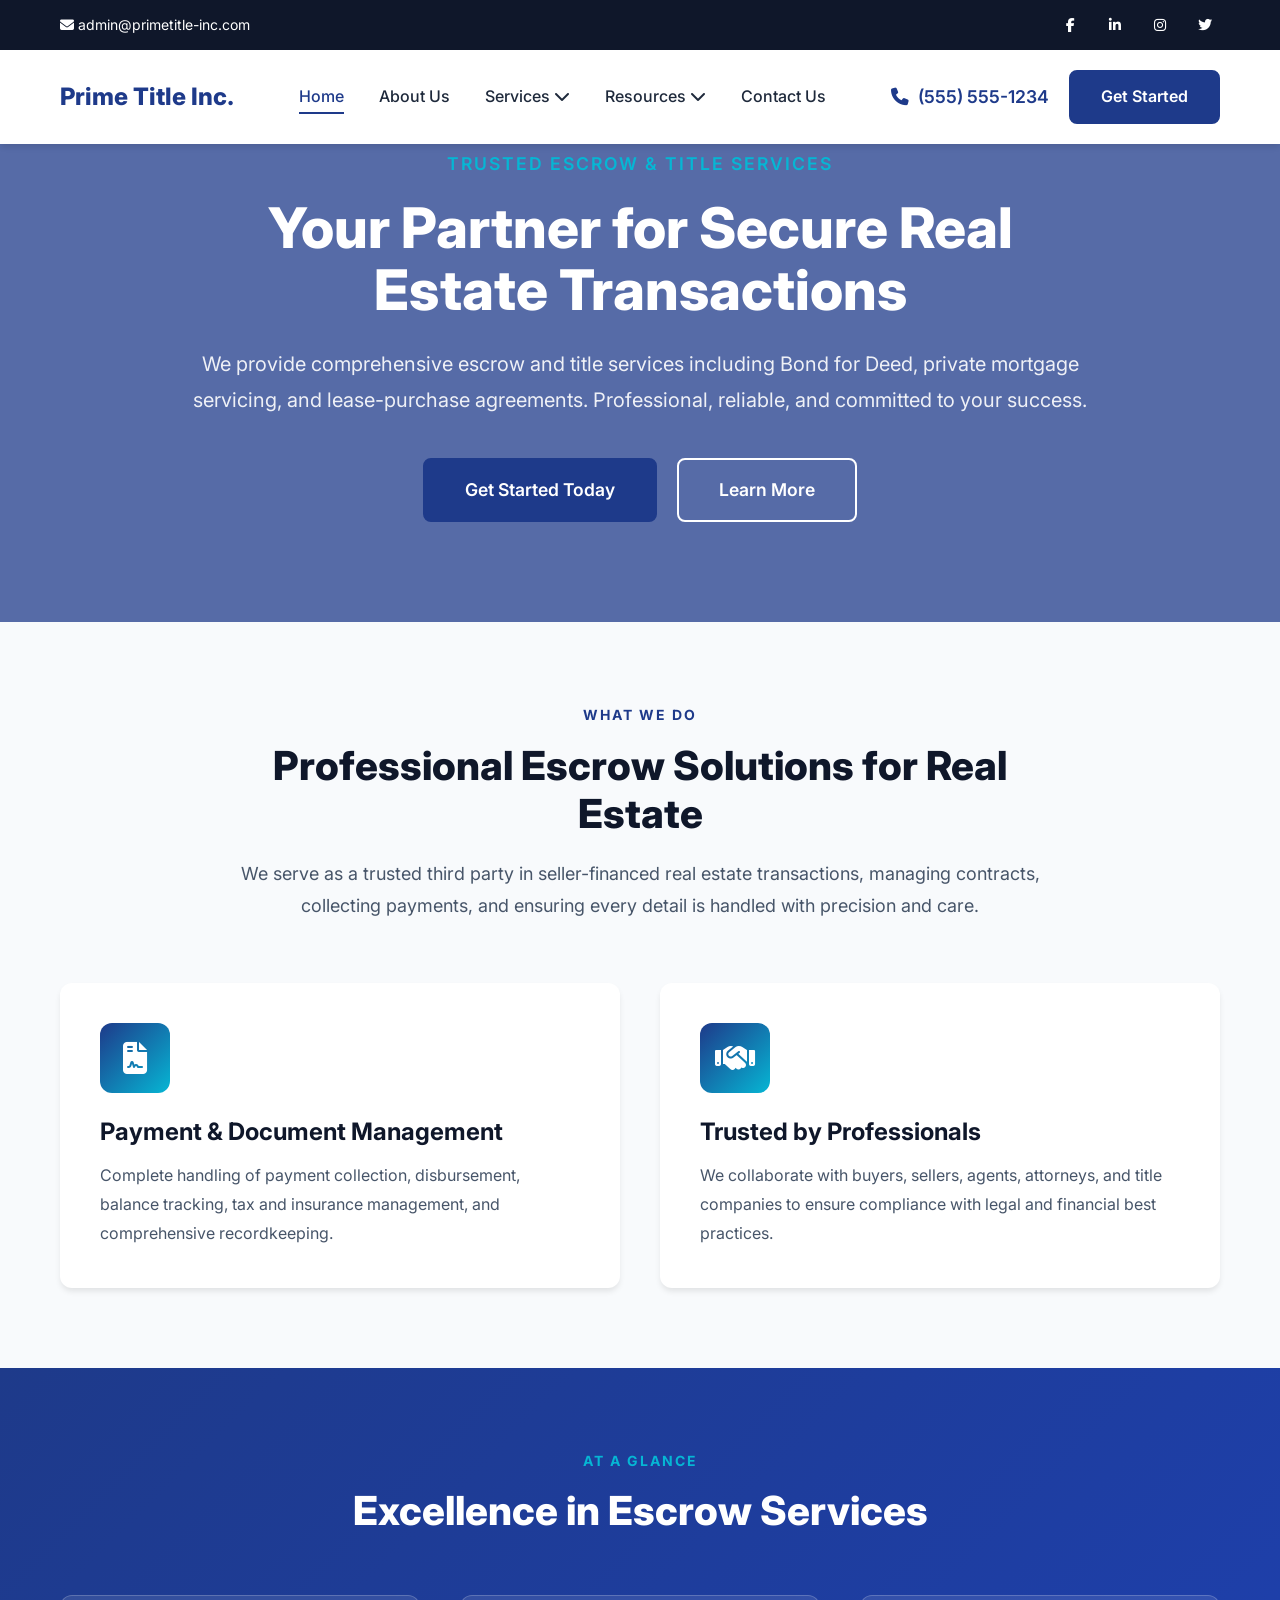
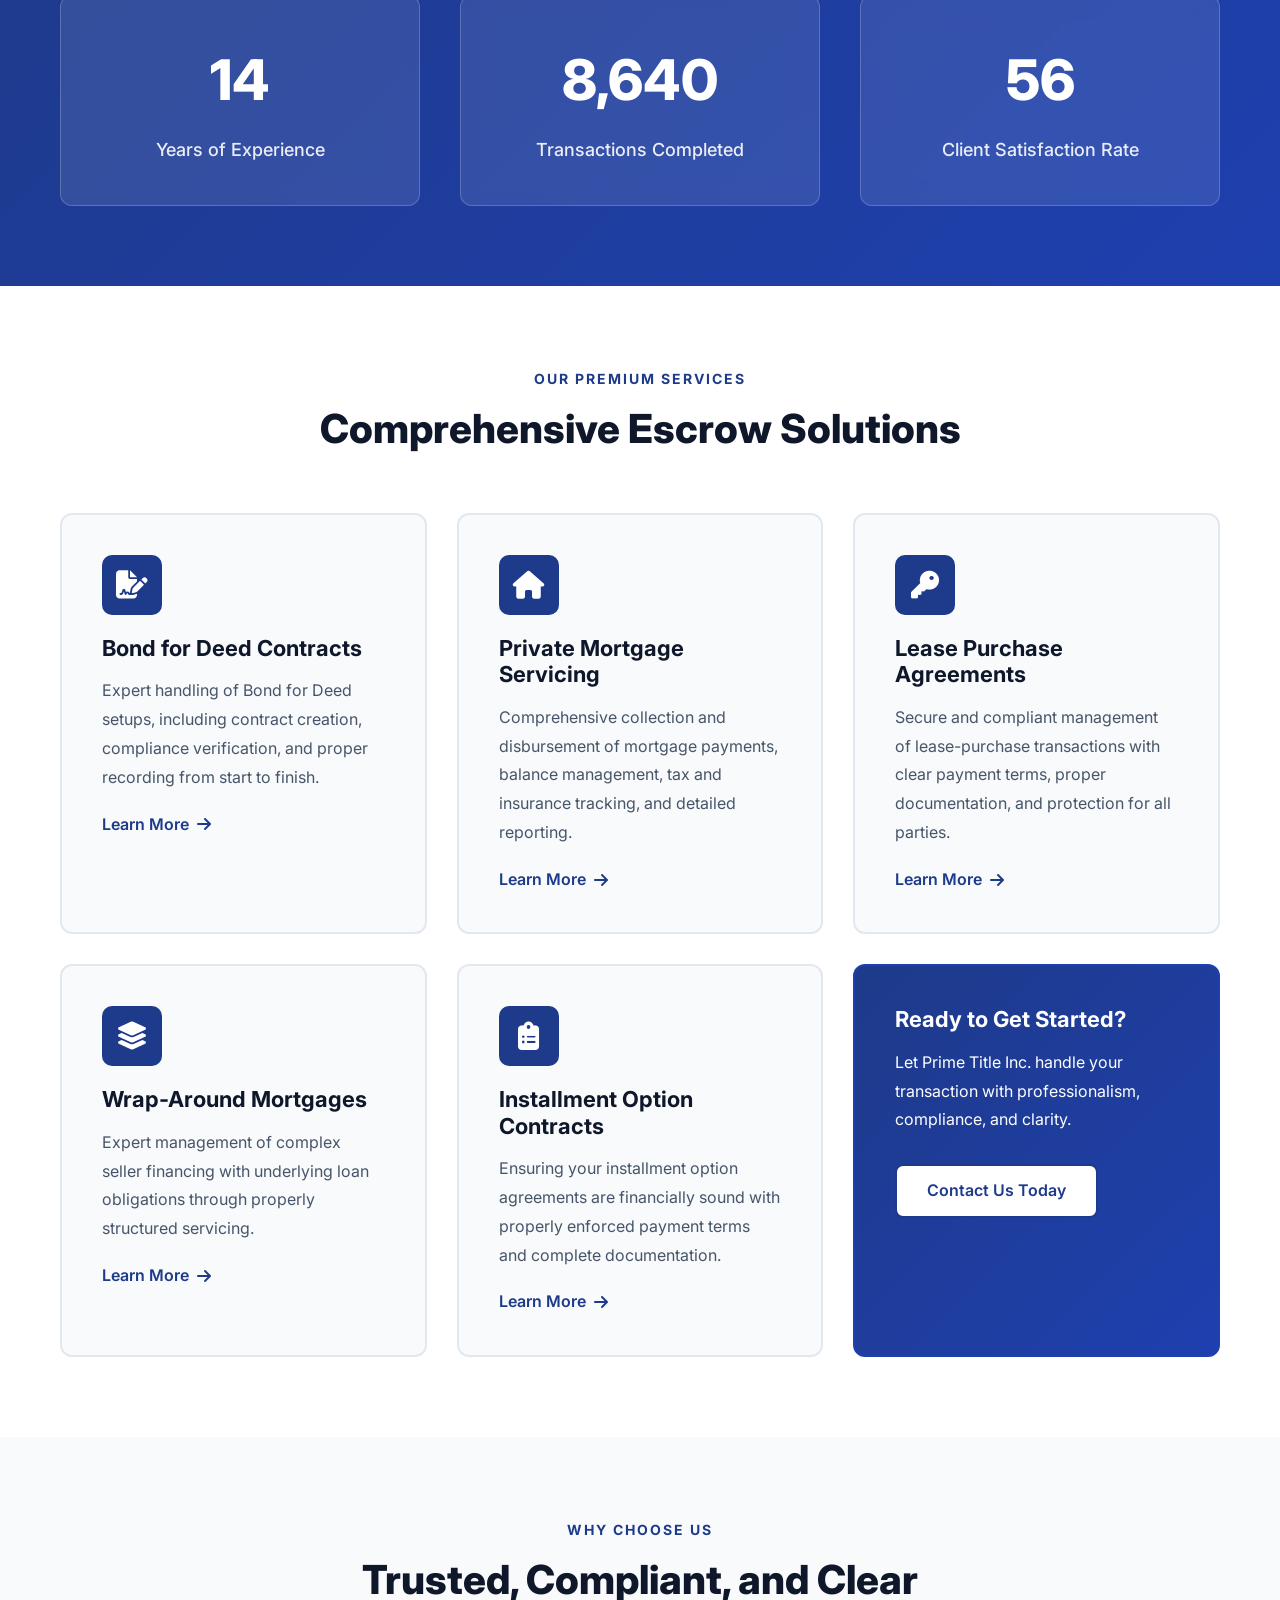
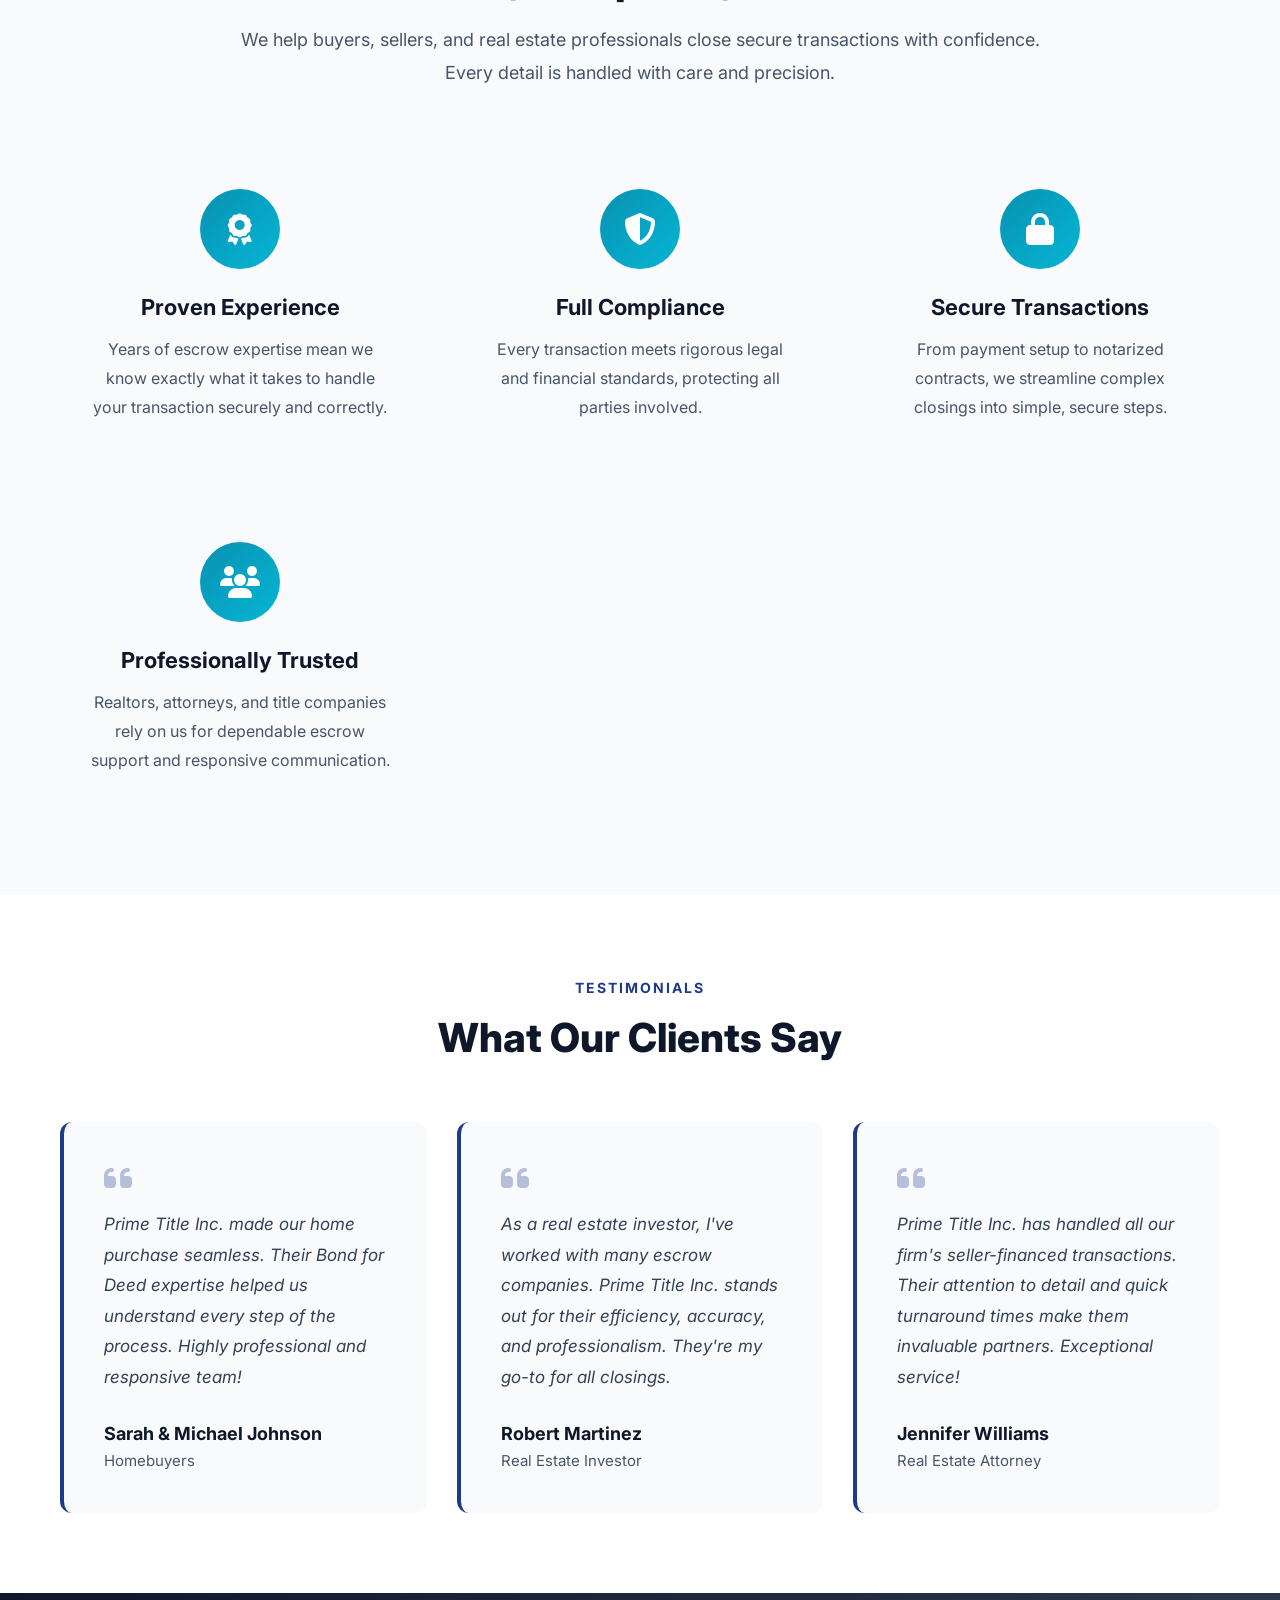
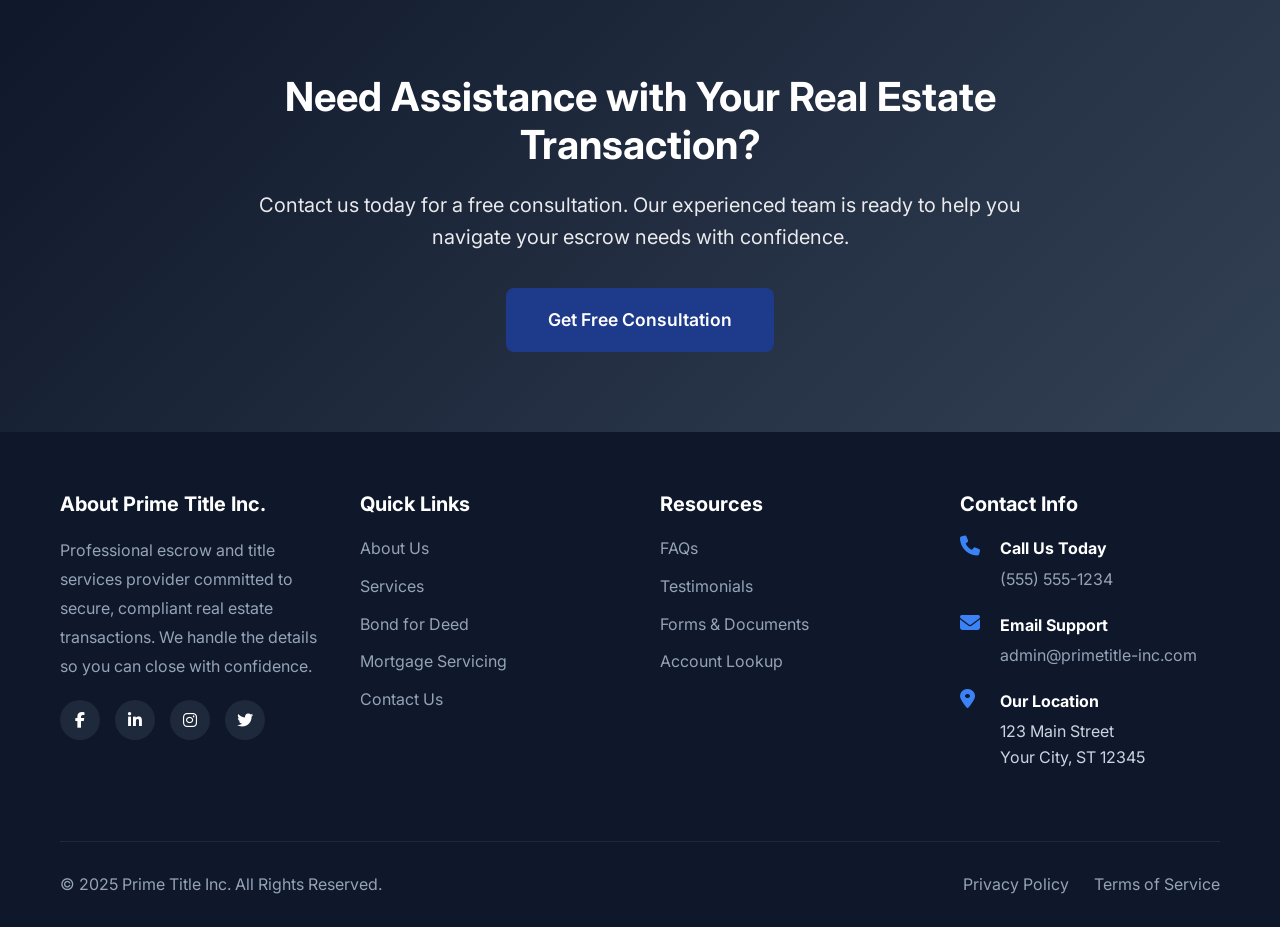
==== index.html @ c64c24d9 "Add files via upload" ====
<!DOCTYPE html>
<html lang="en">
<head>
    <meta charset="UTF-8">
    <meta name="viewport" content="width=device-width, initial-scale=1.0">
    <meta name="description" content="Prime Title Inc. - Trusted escrow and title services for secure real estate transactions since our founding. Professional bond for deed, private mortgage servicing, and more.">
    <title>Prime Title Inc. - Professional Escrow & Title Services</title>
    <link rel="stylesheet" href="css/styles.css">
    <link rel="stylesheet" href="https://cdnjs.cloudflare.com/ajax/libs/font-awesome/6.4.0/css/all.min.css">
    <link rel="preconnect" href="https://fonts.googleapis.com">
    <link rel="preconnect" href="https://fonts.gstatic.com" crossorigin>
    <link href="https://fonts.googleapis.com/css2?family=Inter:wght@300;400;500;600;700;800&display=swap" rel="stylesheet">
</head>
<body>
    <!-- Header & Navigation -->
    <header class="header">
        <div class="top-bar">
            <div class="container">
                <div class="top-bar-content">
                    <div class="contact-info">
                        <a href="mailto:admin@primetitle-inc.com"><i class="fas fa-envelope"></i> admin@primetitle-inc.com</a>
                    </div>
                    <div class="social-links">
                        <a href="#" aria-label="Facebook"><i class="fab fa-facebook-f"></i></a>
                        <a href="#" aria-label="LinkedIn"><i class="fab fa-linkedin-in"></i></a>
                        <a href="#" aria-label="Instagram"><i class="fab fa-instagram"></i></a>
                        <a href="#" aria-label="Twitter"><i class="fab fa-twitter"></i></a>
                    </div>
                </div>
            </div>
        </div>
        
        <nav class="navbar">
            <div class="container">
                <div class="nav-wrapper">
                    <div class="logo">
                        <a href="index.html">
                            <span class="logo-text">Prime Title Inc.</span>
                        </a>
                    </div>
                    
                    <div class="nav-menu" id="navMenu">
                        <ul class="nav-list">
                            <li><a href="index.html" class="active">Home</a></li>
                            <li><a href="about.html">About Us</a></li>
                            <li class="dropdown">
                                <a href="#services">Services <i class="fas fa-chevron-down"></i></a>
                                <ul class="dropdown-menu">
                                    <li><a href="services.html#bond-for-deed">Bond for Deed Contracts</a></li>
                                    <li><a href="services.html#mortgage-servicing">Private Mortgage Servicing</a></li>
                                    <li><a href="services.html#lease-purchase">Lease Purchase Agreements</a></li>
                                    <li><a href="services.html#wrap-around">Wrap-Around Mortgages</a></li>
                                    <li><a href="services.html#installment">Installment Option Contracts</a></li>
                                </ul>
                            </li>
                            <li class="dropdown">
                                <a href="#resources">Resources <i class="fas fa-chevron-down"></i></a>
                                <ul class="dropdown-menu">
                                    <li><a href="resources.html#account-lookup">Account Lookup</a></li>
                                    <li><a href="resources.html#forms">Forms & Documents</a></li>
                                    <li><a href="resources.html#testimonials">Testimonials</a></li>
                                    <li><a href="resources.html#faqs">FAQs</a></li>
                                </ul>
                            </li>
                            <li><a href="contact.html">Contact Us</a></li>
                        </ul>
                    </div>
                    
                    <div class="nav-cta">
                        <a href="tel:+15555551234" class="phone-number">
                            <i class="fas fa-phone"></i> (555) 555-1234
                        </a>
                        <a href="contact.html" class="btn btn-primary">Get Started</a>
                    </div>
                    
                    <button class="mobile-toggle" id="mobileToggle">
                        <span></span>
                        <span></span>
                        <span></span>
                    </button>
                </div>
            </div>
        </nav>
    </header>

    <!-- Hero Section -->
    <section class="hero" style="background-image: url('https://images.unsplash.com/photo-1560518883-ce09059eeffa?w=1920&q=80'); background-size: cover; background-position: center;">
        <div class="hero-overlay"></div>
        <div class="container">
            <div class="hero-content">
                <p class="hero-subtitle">Trusted Escrow & Title Services</p>
                <h1 class="hero-title">Your Partner for Secure Real Estate Transactions</h1>
                <p class="hero-description">We provide comprehensive escrow and title services including Bond for Deed, private mortgage servicing, and lease-purchase agreements. Professional, reliable, and committed to your success.</p>
                <div class="hero-buttons">
                    <a href="contact.html" class="btn btn-primary btn-lg">Get Started Today</a>
                    <a href="about.html" class="btn btn-secondary btn-lg">Learn More</a>
                </div>
            </div>
        </div>
    </section>

    <!-- What We Do Section -->
    <section class="section what-we-do">
        <div class="container">
            <div class="section-header">
                <span class="section-subtitle">What We Do</span>
                <h2 class="section-title">Professional Escrow Solutions for Real Estate</h2>
                <p class="section-description">We serve as a trusted third party in seller-financed real estate transactions, managing contracts, collecting payments, and ensuring every detail is handled with precision and care.</p>
            </div>
            
            <div class="features-grid">
                <div class="feature-card">
                    <div class="feature-icon">
                        <i class="fas fa-file-contract"></i>
                    </div>
                    <h3>Payment & Document Management</h3>
                    <p>Complete handling of payment collection, disbursement, balance tracking, tax and insurance management, and comprehensive recordkeeping.</p>
                </div>
                
                <div class="feature-card">
                    <div class="feature-icon">
                        <i class="fas fa-handshake"></i>
                    </div>
                    <h3>Trusted by Professionals</h3>
                    <p>We collaborate with buyers, sellers, agents, attorneys, and title companies to ensure compliance with legal and financial best practices.</p>
                </div>
            </div>
        </div>
    </section>

    <!-- Stats Section -->
    <section class="section stats-section">
        <div class="container">
            <div class="section-header">
                <span class="section-subtitle">At a Glance</span>
                <h2 class="section-title">Excellence in Escrow Services</h2>
            </div>
            
            <div class="stats-grid">
                <div class="stat-card">
                    <div class="stat-number" data-target="25">0</div>
                    <div class="stat-label">Years of Experience</div>
                </div>
                <div class="stat-card">
                    <div class="stat-number" data-target="15000">0</div>
                    <div class="stat-label">Transactions Completed</div>
                </div>
                <div class="stat-card">
                    <div class="stat-number" data-target="98">0</div>
                    <div class="stat-label">Client Satisfaction Rate</div>
                </div>
            </div>
        </div>
    </section>

    <!-- Services Section -->
    <section class="section services-section">
        <div class="container">
            <div class="section-header">
                <span class="section-subtitle">Our Premium Services</span>
                <h2 class="section-title">Comprehensive Escrow Solutions</h2>
            </div>
            
            <div class="services-grid">
                <div class="service-card">
                    <div class="service-icon">
                        <i class="fas fa-file-signature"></i>
                    </div>
                    <h3>Bond for Deed Contracts</h3>
                    <p>Expert handling of Bond for Deed setups, including contract creation, compliance verification, and proper recording from start to finish.</p>
                    <a href="services.html#bond-for-deed" class="service-link">Learn More <i class="fas fa-arrow-right"></i></a>
                </div>
                
                <div class="service-card">
                    <div class="service-icon">
                        <i class="fas fa-home"></i>
                    </div>
                    <h3>Private Mortgage Servicing</h3>
                    <p>Comprehensive collection and disbursement of mortgage payments, balance management, tax and insurance tracking, and detailed reporting.</p>
                    <a href="services.html#mortgage-servicing" class="service-link">Learn More <i class="fas fa-arrow-right"></i></a>
                </div>
                
                <div class="service-card">
                    <div class="service-icon">
                        <i class="fas fa-key"></i>
                    </div>
                    <h3>Lease Purchase Agreements</h3>
                    <p>Secure and compliant management of lease-purchase transactions with clear payment terms, proper documentation, and protection for all parties.</p>
                    <a href="services.html#lease-purchase" class="service-link">Learn More <i class="fas fa-arrow-right"></i></a>
                </div>
                
                <div class="service-card">
                    <div class="service-icon">
                        <i class="fas fa-layer-group"></i>
                    </div>
                    <h3>Wrap-Around Mortgages</h3>
                    <p>Expert management of complex seller financing with underlying loan obligations through properly structured servicing.</p>
                    <a href="services.html#wrap-around" class="service-link">Learn More <i class="fas fa-arrow-right"></i></a>
                </div>
                
                <div class="service-card">
                    <div class="service-icon">
                        <i class="fas fa-clipboard-list"></i>
                    </div>
                    <h3>Installment Option Contracts</h3>
                    <p>Ensuring your installment option agreements are financially sound with properly enforced payment terms and complete documentation.</p>
                    <a href="services.html#installment" class="service-link">Learn More <i class="fas fa-arrow-right"></i></a>
                </div>
                
                <div class="service-card highlight">
                    <h3>Ready to Get Started?</h3>
                    <p>Let Prime Title Inc. handle your transaction with professionalism, compliance, and clarity.</p>
                    <a href="contact.html" class="btn btn-primary">Contact Us Today</a>
                </div>
            </div>
        </div>
    </section>

    <!-- Why Choose Us Section -->
    <section class="section why-choose-us">
        <div class="container">
            <div class="section-header">
                <span class="section-subtitle">Why Choose Us</span>
                <h2 class="section-title">Trusted, Compliant, and Clear</h2>
                <p class="section-description">We help buyers, sellers, and real estate professionals close secure transactions with confidence. Every detail is handled with care and precision.</p>
            </div>
            
            <div class="benefits-grid">
                <div class="benefit-card">
                    <div class="benefit-icon">
                        <i class="fas fa-award"></i>
                    </div>
                    <h3>Proven Experience</h3>
                    <p>Years of escrow expertise mean we know exactly what it takes to handle your transaction securely and correctly.</p>
                </div>
                
                <div class="benefit-card">
                    <div class="benefit-icon">
                        <i class="fas fa-shield-alt"></i>
                    </div>
                    <h3>Full Compliance</h3>
                    <p>Every transaction meets rigorous legal and financial standards, protecting all parties involved.</p>
                </div>
                
                <div class="benefit-card">
                    <div class="benefit-icon">
                        <i class="fas fa-lock"></i>
                    </div>
                    <h3>Secure Transactions</h3>
                    <p>From payment setup to notarized contracts, we streamline complex closings into simple, secure steps.</p>
                </div>
                
                <div class="benefit-card">
                    <div class="benefit-icon">
                        <i class="fas fa-users"></i>
                    </div>
                    <h3>Professionally Trusted</h3>
                    <p>Realtors, attorneys, and title companies rely on us for dependable escrow support and responsive communication.</p>
                </div>
            </div>
        </div>
    </section>

    <!-- Testimonials Section -->
    <section class="section testimonials-section">
        <div class="container">
            <div class="section-header">
                <span class="section-subtitle">Testimonials</span>
                <h2 class="section-title">What Our Clients Say</h2>
            </div>
            
            <div class="testimonials-grid">
                <div class="testimonial-card">
                    <div class="testimonial-content">
                        <i class="fas fa-quote-left quote-icon"></i>
                        <p>Prime Title Inc. made our home purchase seamless. Their Bond for Deed expertise helped us understand every step of the process. Highly professional and responsive team!</p>
                    </div>
                    <div class="testimonial-author">
                        <div class="author-info">
                            <h4>Sarah & Michael Johnson</h4>
                            <p>Homebuyers</p>
                        </div>
                    </div>
                </div>
                
                <div class="testimonial-card">
                    <div class="testimonial-content">
                        <i class="fas fa-quote-left quote-icon"></i>
                        <p>As a real estate investor, I've worked with many escrow companies. Prime Title Inc. stands out for their efficiency, accuracy, and professionalism. They're my go-to for all closings.</p>
                    </div>
                    <div class="testimonial-author">
                        <div class="author-info">
                            <h4>Robert Martinez</h4>
                            <p>Real Estate Investor</p>
                        </div>
                    </div>
                </div>
                
                <div class="testimonial-card">
                    <div class="testimonial-content">
                        <i class="fas fa-quote-left quote-icon"></i>
                        <p>Prime Title Inc. has handled all our firm's seller-financed transactions. Their attention to detail and quick turnaround times make them invaluable partners. Exceptional service!</p>
                    </div>
                    <div class="testimonial-author">
                        <div class="author-info">
                            <h4>Jennifer Williams</h4>
                            <p>Real Estate Attorney</p>
                        </div>
                    </div>
                </div>
            </div>
        </div>
    </section>

    <!-- CTA Section -->
    <section class="section cta-section">
        <div class="container">
            <div class="cta-content">
                <h2>Need Assistance with Your Real Estate Transaction?</h2>
                <p>Contact us today for a free consultation. Our experienced team is ready to help you navigate your escrow needs with confidence.</p>
                <a href="contact.html" class="btn btn-primary btn-lg">Get Free Consultation</a>
            </div>
        </div>
    </section>

    <!-- Footer -->
    <footer class="footer">
        <div class="container">
            <div class="footer-content">
                <div class="footer-column">
                    <h3>About Prime Title Inc.</h3>
                    <p>Professional escrow and title services provider committed to secure, compliant real estate transactions. We handle the details so you can close with confidence.</p>
                    <div class="footer-social">
                        <a href="#" aria-label="Facebook"><i class="fab fa-facebook-f"></i></a>
                        <a href="#" aria-label="LinkedIn"><i class="fab fa-linkedin-in"></i></a>
                        <a href="#" aria-label="Instagram"><i class="fab fa-instagram"></i></a>
                        <a href="#" aria-label="Twitter"><i class="fab fa-twitter"></i></a>
                    </div>
                </div>
                
                <div class="footer-column">
                    <h3>Quick Links</h3>
                    <ul class="footer-links">
                        <li><a href="about.html">About Us</a></li>
                        <li><a href="services.html">Services</a></li>
                        <li><a href="services.html#bond-for-deed">Bond for Deed</a></li>
                        <li><a href="services.html#mortgage-servicing">Mortgage Servicing</a></li>
                        <li><a href="contact.html">Contact Us</a></li>
                    </ul>
                </div>
                
                <div class="footer-column">
                    <h3>Resources</h3>
                    <ul class="footer-links">
                        <li><a href="resources.html#faqs">FAQs</a></li>
                        <li><a href="resources.html#testimonials">Testimonials</a></li>
                        <li><a href="resources.html#forms">Forms & Documents</a></li>
                        <li><a href="resources.html#account-lookup">Account Lookup</a></li>
                    </ul>
                </div>
                
                <div class="footer-column">
                    <h3>Contact Info</h3>
                    <ul class="footer-contact">
                        <li>
                            <i class="fas fa-phone"></i>
                            <div>
                                <strong>Call Us Today</strong>
                                <a href="tel:+15555551234">(555) 555-1234</a>
                            </div>
                        </li>
                        <li>
                            <i class="fas fa-envelope"></i>
                            <div>
                                <strong>Email Support</strong>
                                <a href="mailto:admin@primetitle-inc.com">admin@primetitle-inc.com</a>
                            </div>
                        </li>
                        <li>
                            <i class="fas fa-map-marker-alt"></i>
                            <div>
                                <strong>Our Location</strong>
                                <span>123 Main Street<br>Your City, ST 12345</span>
                            </div>
                        </li>
                    </ul>
                </div>
            </div>
            
            <div class="footer-bottom">
                <p>&copy; 2025 Prime Title Inc. All Rights Reserved.</p>
                <div class="footer-bottom-links">
                    <a href="#">Privacy Policy</a>
                    <a href="#">Terms of Service</a>
                </div>
            </div>
        </div>
    </footer>

    <script src="js/script.js"></script>
</body>
</html>
---- css/styles.css ----
/* =============================================
   RESET & BASE STYLES
   ============================================= */
* {
    margin: 0;
    padding: 0;
    box-sizing: border-box;
}

:root {
    /* Primary Colors */
    --primary-color: #1e3a8a;
    --primary-dark: #1e40af;
    --primary-light: #3b82f6;
    
    /* Secondary Colors */
    --secondary-color: #0f172a;
    --secondary-light: #334155;
    
    /* Accent Colors */
    --accent-color: #0891b2;
    --accent-light: #06b6d4;
    
    /* Neutral Colors */
    --white: #ffffff;
    --gray-50: #f8fafc;
    --gray-100: #f1f5f9;
    --gray-200: #e2e8f0;
    --gray-300: #cbd5e1;
    --gray-400: #94a3b8;
    --gray-600: #475569;
    --gray-700: #334155;
    --gray-800: #1e293b;
    --gray-900: #0f172a;
    
    /* Semantic Colors */
    --success: #10b981;
    --warning: #f59e0b;
    --error: #ef4444;
    
    /* Typography */
    --font-primary: 'Inter', -apple-system, BlinkMacSystemFont, 'Segoe UI', sans-serif;
    
    /* Spacing */
    --section-padding: 80px;
    --container-max-width: 1200px;
    
    /* Transitions */
    --transition: all 0.3s ease;
    
    /* Shadows */
    --shadow-sm: 0 1px 2px 0 rgba(0, 0, 0, 0.05);
    --shadow-md: 0 4px 6px -1px rgba(0, 0, 0, 0.1);
    --shadow-lg: 0 10px 15px -3px rgba(0, 0, 0, 0.1);
    --shadow-xl: 0 20px 25px -5px rgba(0, 0, 0, 0.1);
}

html {
    scroll-behavior: smooth;
}

body {
    font-family: var(--font-primary);
    font-size: 16px;
    line-height: 1.6;
    color: var(--gray-800);
    background-color: var(--white);
    overflow-x: hidden;
}

.container {
    max-width: var(--container-max-width);
    margin: 0 auto;
    padding: 0 20px;
}

.section {
    padding: var(--section-padding) 0;
}

/* =============================================
   TYPOGRAPHY
   ============================================= */
h1, h2, h3, h4, h5, h6 {
    font-weight: 700;
    line-height: 1.2;
    color: var(--gray-900);
}

h1 {
    font-size: 3rem;
}

h2 {
    font-size: 2.5rem;
}

h3 {
    font-size: 1.75rem;
}

p {
    margin-bottom: 1rem;
}

a {
    text-decoration: none;
    color: var(--primary-color);
    transition: var(--transition);
}

a:hover {
    color: var(--primary-light);
}

/* =============================================
   BUTTONS
   ============================================= */
.btn {
    display: inline-block;
    padding: 12px 30px;
    font-size: 1rem;
    font-weight: 600;
    text-align: center;
    border: 2px solid transparent;
    border-radius: 8px;
    cursor: pointer;
    transition: var(--transition);
    text-decoration: none;
}

.btn-primary {
    background-color: var(--primary-color);
    color: var(--white);
    border-color: var(--primary-color);
}

.btn-primary:hover {
    background-color: var(--primary-dark);
    border-color: var(--primary-dark);
    color: var(--white);
    transform: translateY(-2px);
    box-shadow: var(--shadow-lg);
}

.btn-secondary {
    background-color: transparent;
    color: var(--white);
    border-color: var(--white);
}

.btn-secondary:hover {
    background-color: var(--white);
    color: var(--primary-color);
}

.btn-lg {
    padding: 16px 40px;
    font-size: 1.1rem;
}

/* =============================================
   HEADER & NAVIGATION
   ============================================= */
.header {
    position: fixed;
    top: 0;
    left: 0;
    right: 0;
    z-index: 1000;
    background-color: var(--white);
    box-shadow: var(--shadow-md);
}

.top-bar {
    background-color: var(--gray-900);
    color: var(--white);
    padding: 10px 0;
    font-size: 0.875rem;
}

.top-bar-content {
    display: flex;
    justify-content: space-between;
    align-items: center;
}

.contact-info a {
    color: var(--white);
    margin-right: 20px;
}

.contact-info a:hover {
    color: var(--accent-light);
}

.social-links {
    display: flex;
    gap: 15px;
}

.social-links a {
    color: var(--white);
    width: 30px;
    height: 30px;
    display: flex;
    align-items: center;
    justify-content: center;
    border-radius: 50%;
    transition: var(--transition);
}

.social-links a:hover {
    background-color: var(--primary-color);
    color: var(--white);
}

.navbar {
    padding: 20px 0;
}

.nav-wrapper {
    display: flex;
    align-items: center;
    justify-content: space-between;
}

.logo {
    font-size: 1.5rem;
    font-weight: 800;
}

.logo-text {
    color: var(--primary-color);
}

.nav-menu {
    display: flex;
    align-items: center;
}

.nav-list {
    display: flex;
    list-style: none;
    gap: 35px;
}

.nav-list a {
    color: var(--gray-800);
    font-weight: 500;
    font-size: 1rem;
    padding: 8px 0;
    position: relative;
}

.nav-list a.active,
.nav-list a:hover {
    color: var(--primary-color);
}

.nav-list a::after {
    content: '';
    position: absolute;
    bottom: 0;
    left: 0;
    width: 0;
    height: 2px;
    background-color: var(--primary-color);
    transition: var(--transition);
}

.nav-list a:hover::after,
.nav-list a.active::after {
    width: 100%;
}

.dropdown {
    position: relative;
}

.dropdown-menu {
    position: absolute;
    top: 100%;
    left: 0;
    background-color: var(--white);
    box-shadow: var(--shadow-lg);
    border-radius: 8px;
    min-width: 250px;
    padding: 10px 0;
    opacity: 0;
    visibility: hidden;
    transform: translateY(10px);
    transition: var(--transition);
    list-style: none;
}

.dropdown:hover .dropdown-menu {
    opacity: 1;
    visibility: visible;
    transform: translateY(0);
}

.dropdown-menu li a {
    display: block;
    padding: 12px 20px;
    color: var(--gray-800);
}

.dropdown-menu li a:hover {
    background-color: var(--gray-100);
    color: var(--primary-color);
}

.nav-cta {
    display: flex;
    align-items: center;
    gap: 20px;
}

.phone-number {
    color: var(--primary-color);
    font-weight: 600;
    font-size: 1.1rem;
}

.phone-number i {
    margin-right: 5px;
}

.mobile-toggle {
    display: none;
    flex-direction: column;
    gap: 5px;
    background: none;
    border: none;
    cursor: pointer;
    padding: 5px;
}

.mobile-toggle span {
    width: 25px;
    height: 3px;
    background-color: var(--gray-800);
    transition: var(--transition);
}

/* =============================================
   HERO SECTION
   ============================================= */
.hero {
    position: relative;
    min-height: 600px;
    display: flex;
    align-items: center;
    justify-content: center;
    background: linear-gradient(135deg, var(--primary-color) 0%, var(--primary-dark) 100%);
    padding: 150px 0 100px;
    overflow: hidden;
    background-size: cover;
    background-position: center;
    background-repeat: no-repeat;
}

.hero::before {
    content: '';
    position: absolute;
    top: 0;
    left: 0;
    right: 0;
    bottom: 0;
    background-image: url('data:image/svg+xml,<svg width="60" height="60" xmlns="http://www.w3.org/2000/svg"><defs><pattern id="grid" width="60" height="60" patternUnits="userSpaceOnUse"><path d="M 60 0 L 0 0 0 60" fill="none" stroke="rgba(255,255,255,0.1)" stroke-width="1"/></pattern></defs><rect width="100%" height="100%" fill="url(%23grid)"/></svg>');
    opacity: 0.2;
    z-index: 1;
}

.hero-overlay {
    position: absolute;
    top: 0;
    left: 0;
    right: 0;
    bottom: 0;
    background: rgba(30, 58, 138, 0.75);
    z-index: 1;
}

.hero-content {
    position: relative;
    z-index: 2;
    text-align: center;
    max-width: 900px;
    margin: 0 auto;
    color: var(--white);
}

.hero-subtitle {
    font-size: 1.1rem;
    font-weight: 600;
    letter-spacing: 2px;
    text-transform: uppercase;
    margin-bottom: 20px;
    color: var(--accent-light);
}

.hero-title {
    font-size: 3.5rem;
    font-weight: 800;
    margin-bottom: 25px;
    line-height: 1.1;
    color: var(--white);
}

.hero-description {
    font-size: 1.25rem;
    margin-bottom: 40px;
    line-height: 1.8;
    color: rgba(255, 255, 255, 0.9);
}

.hero-buttons {
    display: flex;
    gap: 20px;
    justify-content: center;
    flex-wrap: wrap;
}

/* =============================================
   SECTION HEADERS
   ============================================= */
.section-header {
    text-align: center;
    max-width: 800px;
    margin: 0 auto 60px;
}

.section-subtitle {
    display: inline-block;
    font-size: 0.875rem;
    font-weight: 700;
    letter-spacing: 2px;
    text-transform: uppercase;
    color: var(--primary-color);
    margin-bottom: 15px;
}

.section-title {
    font-size: 2.5rem;
    font-weight: 800;
    margin-bottom: 20px;
    color: var(--gray-900);
}

.section-description {
    font-size: 1.125rem;
    color: var(--gray-600);
    line-height: 1.8;
}

/* =============================================
   WHAT WE DO SECTION
   ============================================= */
.what-we-do {
    background-color: var(--gray-50);
}

.features-grid {
    display: grid;
    grid-template-columns: repeat(auto-fit, minmax(300px, 1fr));
    gap: 40px;
}

.feature-card {
    background-color: var(--white);
    padding: 40px;
    border-radius: 12px;
    box-shadow: var(--shadow-md);
    transition: var(--transition);
}

.feature-card:hover {
    transform: translateY(-10px);
    box-shadow: var(--shadow-xl);
}

.feature-icon {
    width: 70px;
    height: 70px;
    background: linear-gradient(135deg, var(--primary-color), var(--accent-light));
    border-radius: 12px;
    display: flex;
    align-items: center;
    justify-content: center;
    margin-bottom: 25px;
}

.feature-icon i {
    font-size: 2rem;
    color: var(--white);
}

.feature-card h3 {
    font-size: 1.5rem;
    margin-bottom: 15px;
    color: var(--gray-900);
}

.feature-card p {
    color: var(--gray-600);
    line-height: 1.8;
    margin-bottom: 0;
}

/* =============================================
   STATS SECTION
   ============================================= */
.stats-section {
    background: linear-gradient(135deg, var(--primary-color) 0%, var(--primary-dark) 100%);
    color: var(--white);
}

.stats-section .section-subtitle {
    color: var(--accent-light);
}

.stats-section .section-title {
    color: var(--white);
}

.stats-grid {
    display: grid;
    grid-template-columns: repeat(auto-fit, minmax(250px, 1fr));
    gap: 40px;
    margin-top: 60px;
}

.stat-card {
    text-align: center;
    padding: 40px;
    background-color: rgba(255, 255, 255, 0.1);
    border-radius: 12px;
    backdrop-filter: blur(10px);
    border: 1px solid rgba(255, 255, 255, 0.2);
}

.stat-number {
    font-size: 3.5rem;
    font-weight: 800;
    color: var(--white);
    margin-bottom: 10px;
}

.stat-label {
    font-size: 1.125rem;
    color: rgba(255, 255, 255, 0.9);
    font-weight: 500;
}

/* =============================================
   SERVICES SECTION
   ============================================= */
.services-section {
    background-color: var(--white);
}

.services-grid {
    display: grid;
    grid-template-columns: repeat(auto-fit, minmax(320px, 1fr));
    gap: 30px;
}

.service-card {
    background-color: var(--gray-50);
    padding: 40px;
    border-radius: 12px;
    border: 2px solid var(--gray-200);
    transition: var(--transition);
}

.service-card:hover {
    border-color: var(--primary-color);
    transform: translateY(-5px);
    box-shadow: var(--shadow-lg);
}

.service-icon {
    width: 60px;
    height: 60px;
    background-color: var(--primary-color);
    border-radius: 10px;
    display: flex;
    align-items: center;
    justify-content: center;
    margin-bottom: 20px;
}

.service-icon i {
    font-size: 1.75rem;
    color: var(--white);
}

.service-card h3 {
    font-size: 1.375rem;
    margin-bottom: 15px;
    color: var(--gray-900);
}

.service-card p {
    color: var(--gray-600);
    line-height: 1.8;
    margin-bottom: 20px;
}

.service-link {
    display: inline-flex;
    align-items: center;
    gap: 8px;
    color: var(--primary-color);
    font-weight: 600;
    transition: var(--transition);
}

.service-link:hover {
    gap: 12px;
}

.service-card.highlight {
    background: linear-gradient(135deg, var(--primary-color), var(--primary-dark));
    border-color: var(--primary-dark);
    color: var(--white);
}

.service-card.highlight h3,
.service-card.highlight p {
    color: var(--white);
}

.service-card.highlight .btn {
    background-color: var(--white);
    color: var(--primary-color);
    margin-top: 10px;
}

.service-card.highlight .btn:hover {
    background-color: var(--gray-100);
}

/* =============================================
   WHY CHOOSE US SECTION
   ============================================= */
.why-choose-us {
    background-color: var(--gray-50);
}

.benefits-grid {
    display: grid;
    grid-template-columns: repeat(auto-fit, minmax(280px, 1fr));
    gap: 40px;
}

.benefit-card {
    text-align: center;
    padding: 40px 30px;
}

.benefit-icon {
    width: 80px;
    height: 80px;
    background: linear-gradient(135deg, var(--accent-color), var(--accent-light));
    border-radius: 50%;
    display: flex;
    align-items: center;
    justify-content: center;
    margin: 0 auto 25px;
    transition: var(--transition);
}

.benefit-card:hover .benefit-icon {
    transform: scale(1.1) rotate(5deg);
}

.benefit-icon i {
    font-size: 2rem;
    color: var(--white);
}

.benefit-card h3 {
    font-size: 1.375rem;
    margin-bottom: 15px;
    color: var(--gray-900);
}

.benefit-card p {
    color: var(--gray-600);
    line-height: 1.8;
    margin-bottom: 0;
}

/* =============================================
   TESTIMONIALS SECTION
   ============================================= */
.testimonials-section {
    background-color: var(--white);
}

.testimonials-grid {
    display: grid;
    grid-template-columns: repeat(auto-fit, minmax(320px, 1fr));
    gap: 30px;
}

.testimonial-card {
    background-color: var(--gray-50);
    padding: 40px;
    border-radius: 12px;
    border-left: 4px solid var(--primary-color);
    transition: var(--transition);
}

.testimonial-card:hover {
    box-shadow: var(--shadow-lg);
    transform: translateY(-5px);
}

.testimonial-content {
    position: relative;
    margin-bottom: 30px;
}

.quote-icon {
    font-size: 2rem;
    color: var(--primary-color);
    opacity: 0.3;
    margin-bottom: 15px;
}

.testimonial-content p {
    font-size: 1.0625rem;
    line-height: 1.8;
    color: var(--gray-700);
    font-style: italic;
}

.testimonial-author {
    display: flex;
    align-items: center;
    gap: 15px;
}

.author-info h4 {
    font-size: 1.125rem;
    margin-bottom: 5px;
    color: var(--gray-900);
}

.author-info p {
    font-size: 0.9375rem;
    color: var(--gray-600);
    margin-bottom: 0;
}

/* =============================================
   CTA SECTION
   ============================================= */
.cta-section {
    background: linear-gradient(135deg, var(--secondary-color) 0%, var(--secondary-light) 100%);
    color: var(--white);
}

.cta-content {
    text-align: center;
    max-width: 800px;
    margin: 0 auto;
}

.cta-content h2 {
    font-size: 2.5rem;
    color: var(--white);
    margin-bottom: 20px;
}

.cta-content p {
    font-size: 1.25rem;
    margin-bottom: 35px;
    color: rgba(255, 255, 255, 0.9);
}

/* =============================================
   FOOTER
   ============================================= */
.footer {
    background-color: var(--gray-900);
    color: var(--gray-300);
    padding: 60px 0 0;
}

.footer-content {
    display: grid;
    grid-template-columns: repeat(auto-fit, minmax(250px, 1fr));
    gap: 40px;
    margin-bottom: 50px;
}

.footer-column h3 {
    color: var(--white);
    font-size: 1.25rem;
    margin-bottom: 20px;
}

.footer-column p {
    color: var(--gray-400);
    line-height: 1.8;
    margin-bottom: 20px;
}

.footer-social {
    display: flex;
    gap: 15px;
}

.footer-social a {
    width: 40px;
    height: 40px;
    background-color: var(--gray-800);
    border-radius: 50%;
    display: flex;
    align-items: center;
    justify-content: center;
    color: var(--white);
    transition: var(--transition);
}

.footer-social a:hover {
    background-color: var(--primary-color);
}

.footer-links {
    list-style: none;
}

.footer-links li {
    margin-bottom: 12px;
}

.footer-links a {
    color: var(--gray-400);
    transition: var(--transition);
}

.footer-links a:hover {
    color: var(--white);
    padding-left: 5px;
}

.footer-contact {
    list-style: none;
}

.footer-contact li {
    display: flex;
    gap: 15px;
    margin-bottom: 20px;
}

.footer-contact i {
    color: var(--primary-light);
    font-size: 1.25rem;
    width: 25px;
}

.footer-contact strong {
    display: block;
    color: var(--white);
    margin-bottom: 5px;
}

.footer-contact a {
    color: var(--gray-400);
}

.footer-contact a:hover {
    color: var(--white);
}

.footer-bottom {
    border-top: 1px solid var(--gray-800);
    padding: 30px 0;
    display: flex;
    justify-content: space-between;
    align-items: center;
    flex-wrap: wrap;
    gap: 20px;
}

.footer-bottom p {
    margin: 0;
    color: var(--gray-400);
}

.footer-bottom-links {
    display: flex;
    gap: 25px;
}

.footer-bottom-links a {
    color: var(--gray-400);
}

.footer-bottom-links a:hover {
    color: var(--white);
}

/* =============================================
   RESPONSIVE DESIGN
   ============================================= */
@media (max-width: 992px) {
    .nav-menu,
    .nav-cta {
        display: none;
    }
    
    .mobile-toggle {
        display: flex;
    }
    
    .hero-title {
        font-size: 2.5rem;
    }
    
    .section-title {
        font-size: 2rem;
    }
    
    .stat-number {
        font-size: 2.5rem;
    }
}

@media (max-width: 768px) {
    :root {
        --section-padding: 60px;
    }
    
    .hero {
        padding: 120px 0 80px;
    }
    
    .hero-title {
        font-size: 2rem;
    }
    
    .hero-description {
        font-size: 1.125rem;
    }
    
    .section-title {
        font-size: 1.75rem;
    }
    
    .services-grid,
    .features-grid,
    .benefits-grid,
    .testimonials-grid {
        grid-template-columns: 1fr;
    }
    
    .footer-bottom {
        flex-direction: column;
        text-align: center;
    }
}

@media (max-width: 576px) {
    .hero-buttons {
        flex-direction: column;
    }
    
    .btn-lg {
        width: 100%;
    }
    
    .top-bar-content {
        flex-direction: column;
        gap: 10px;
    }
}
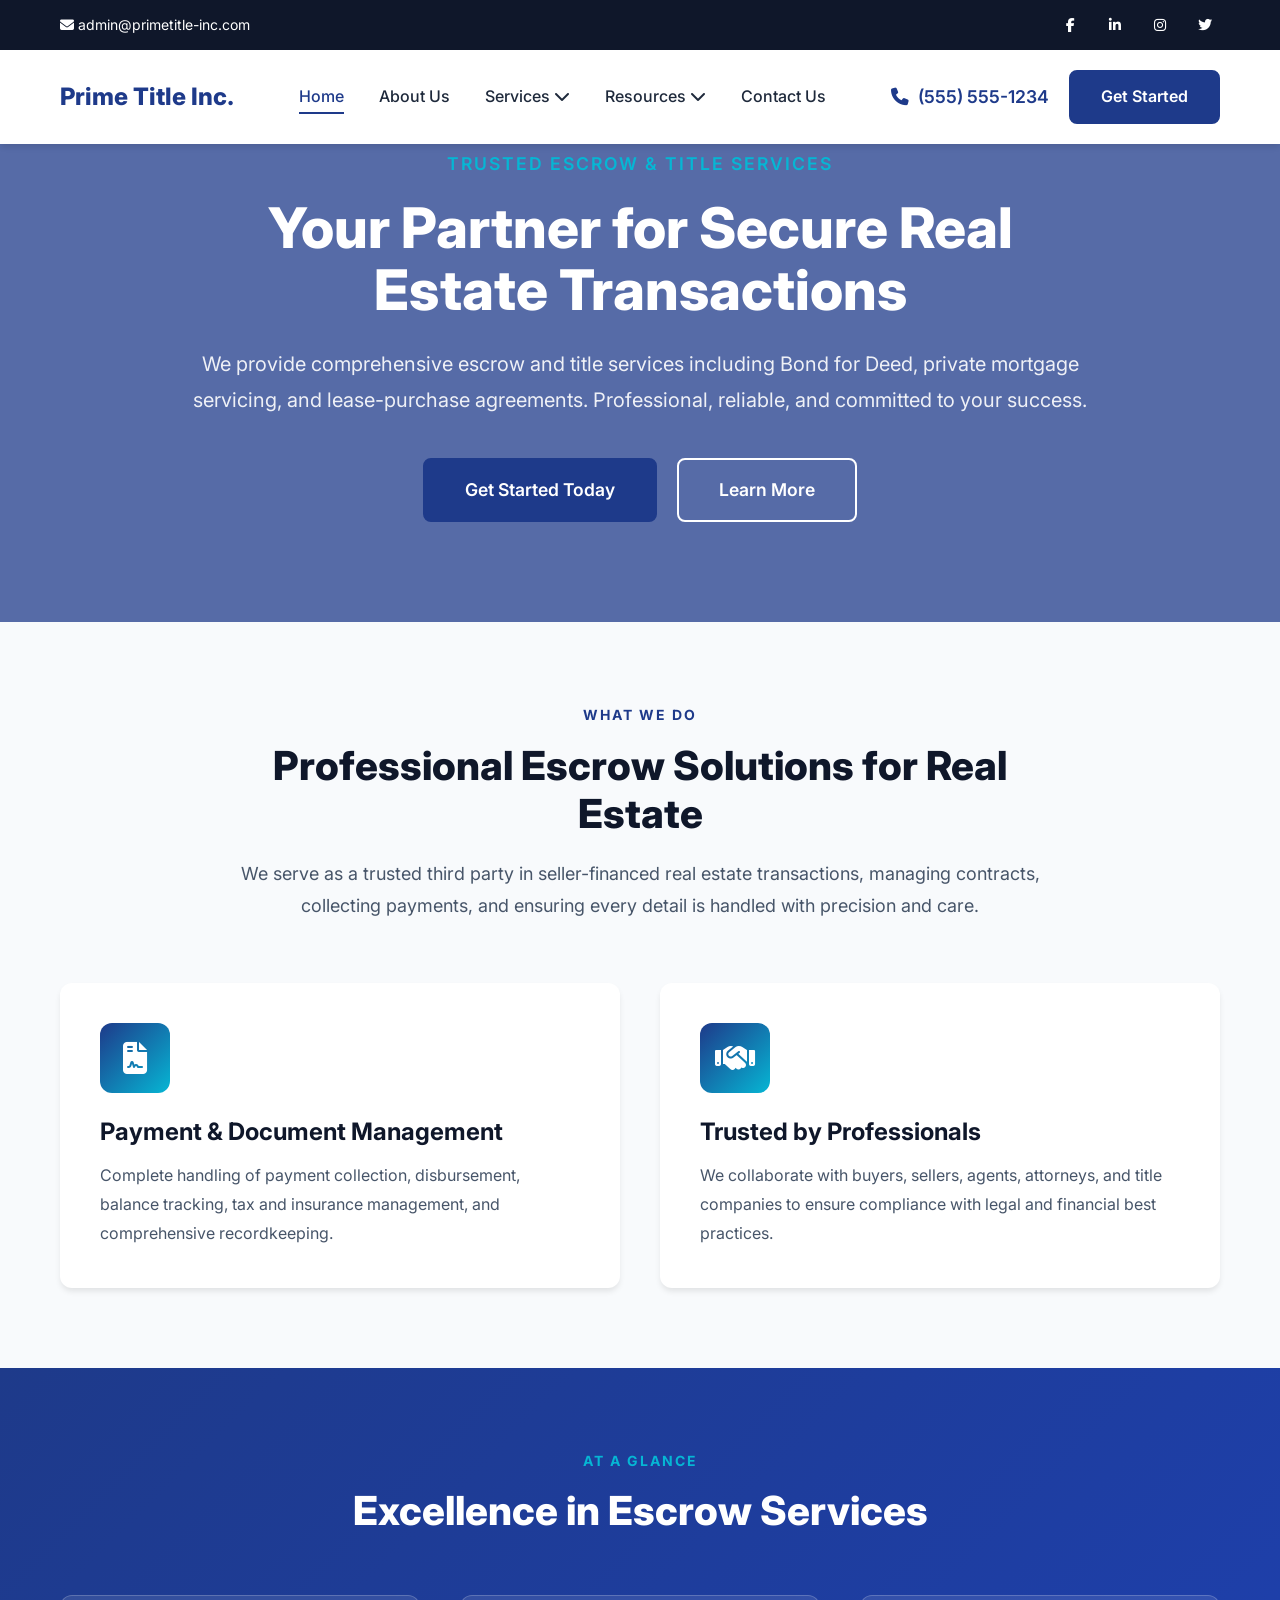
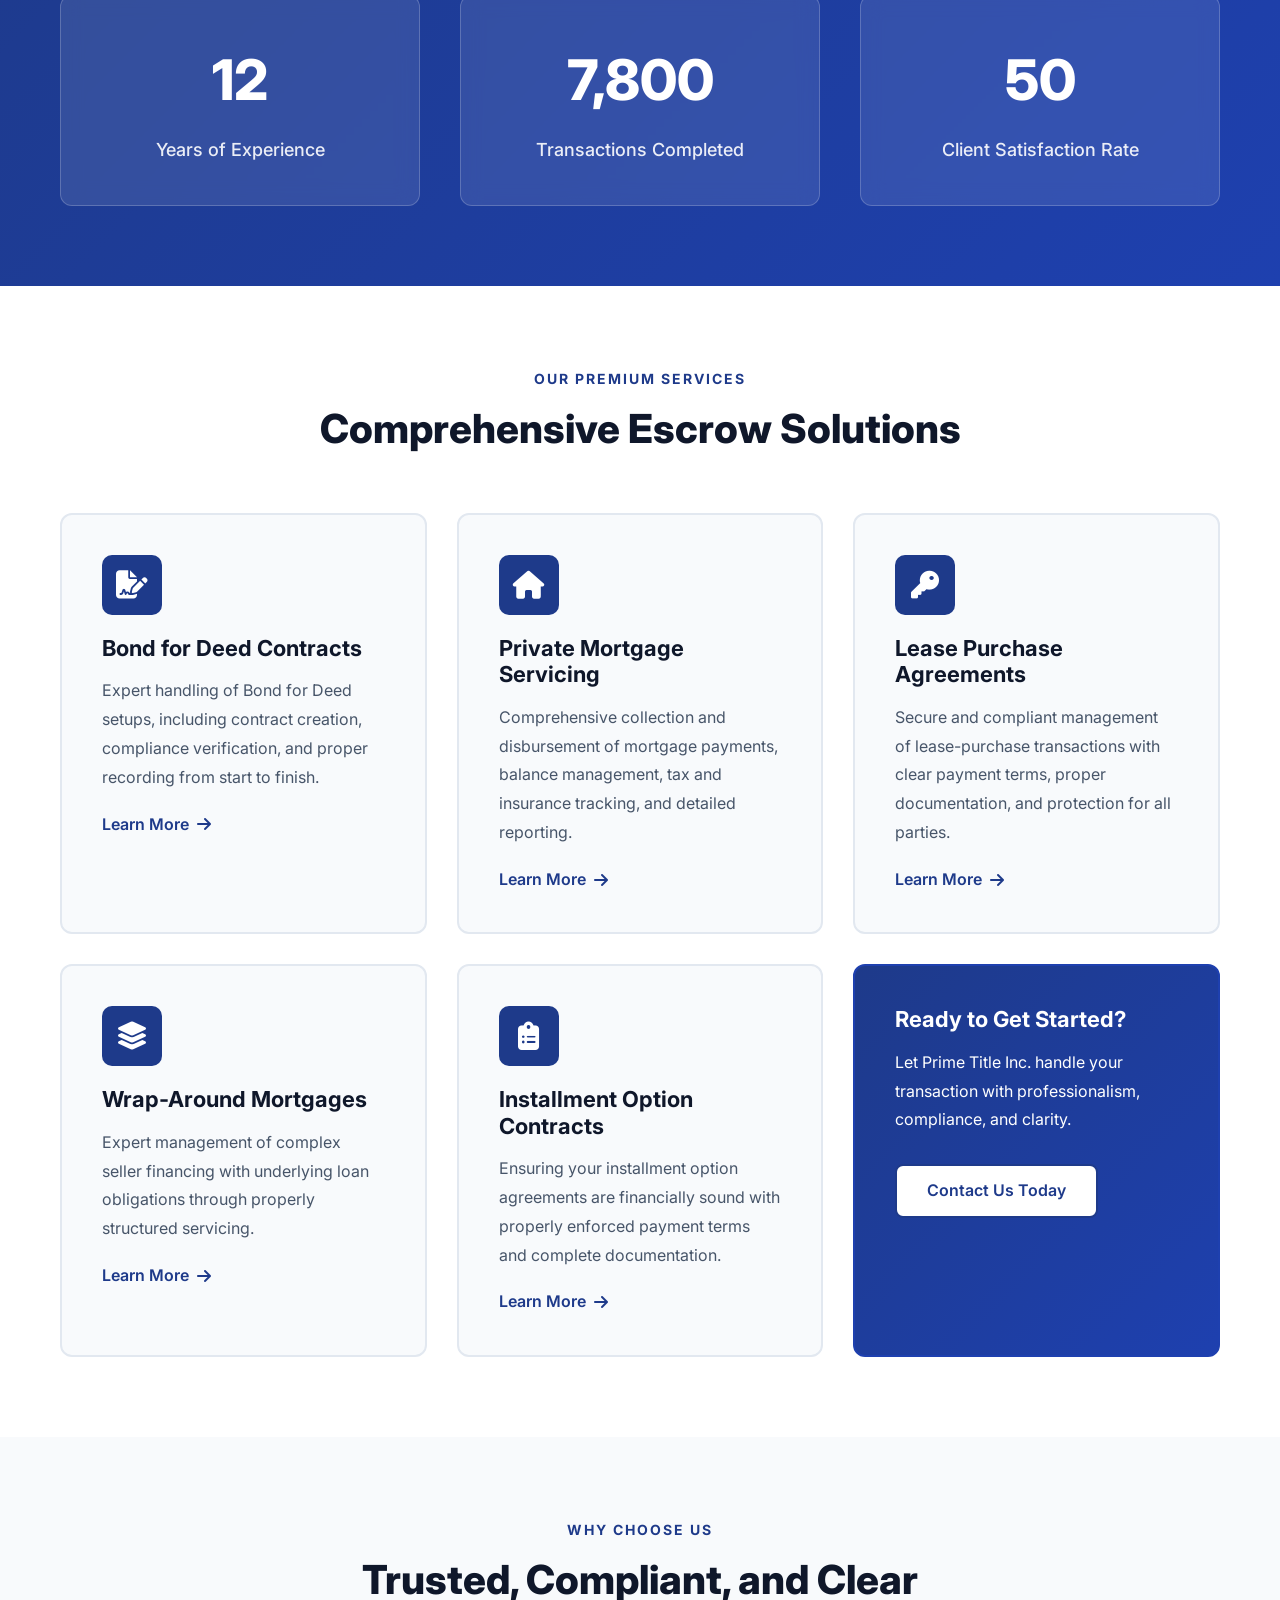
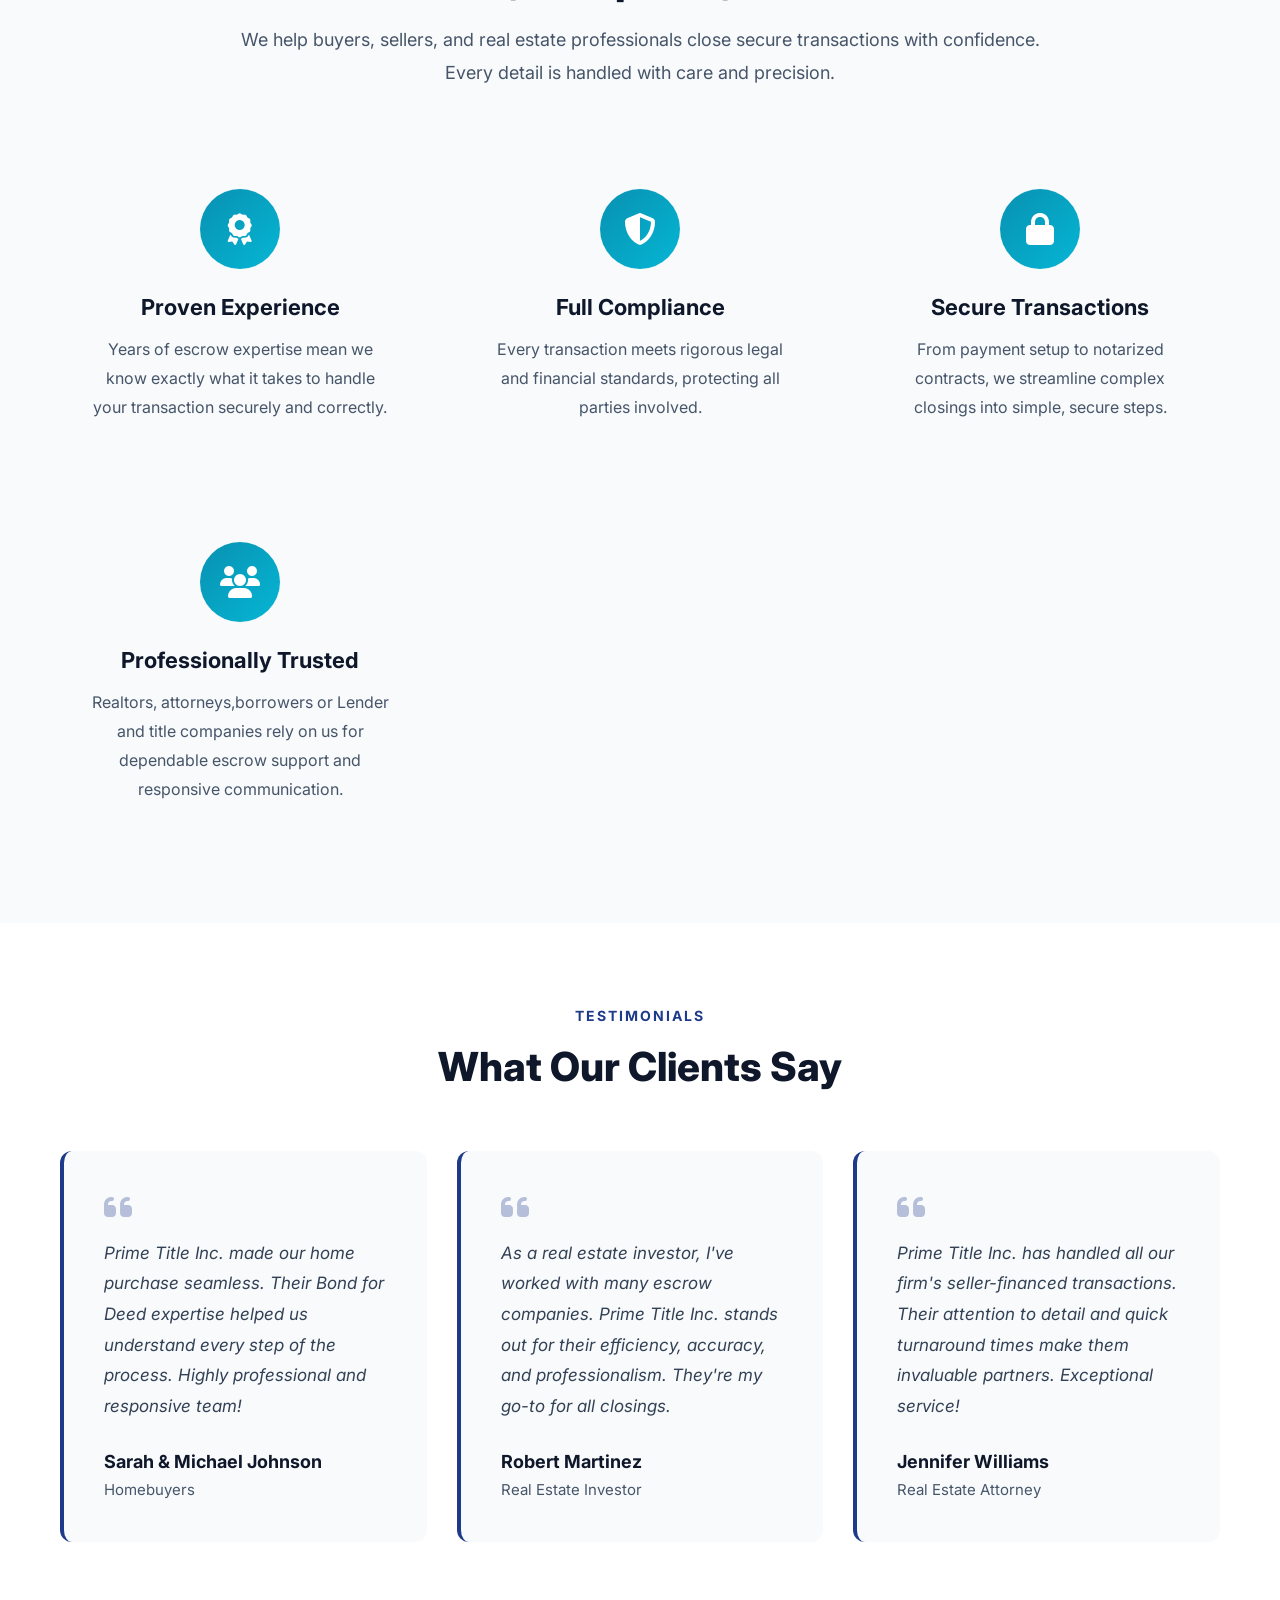
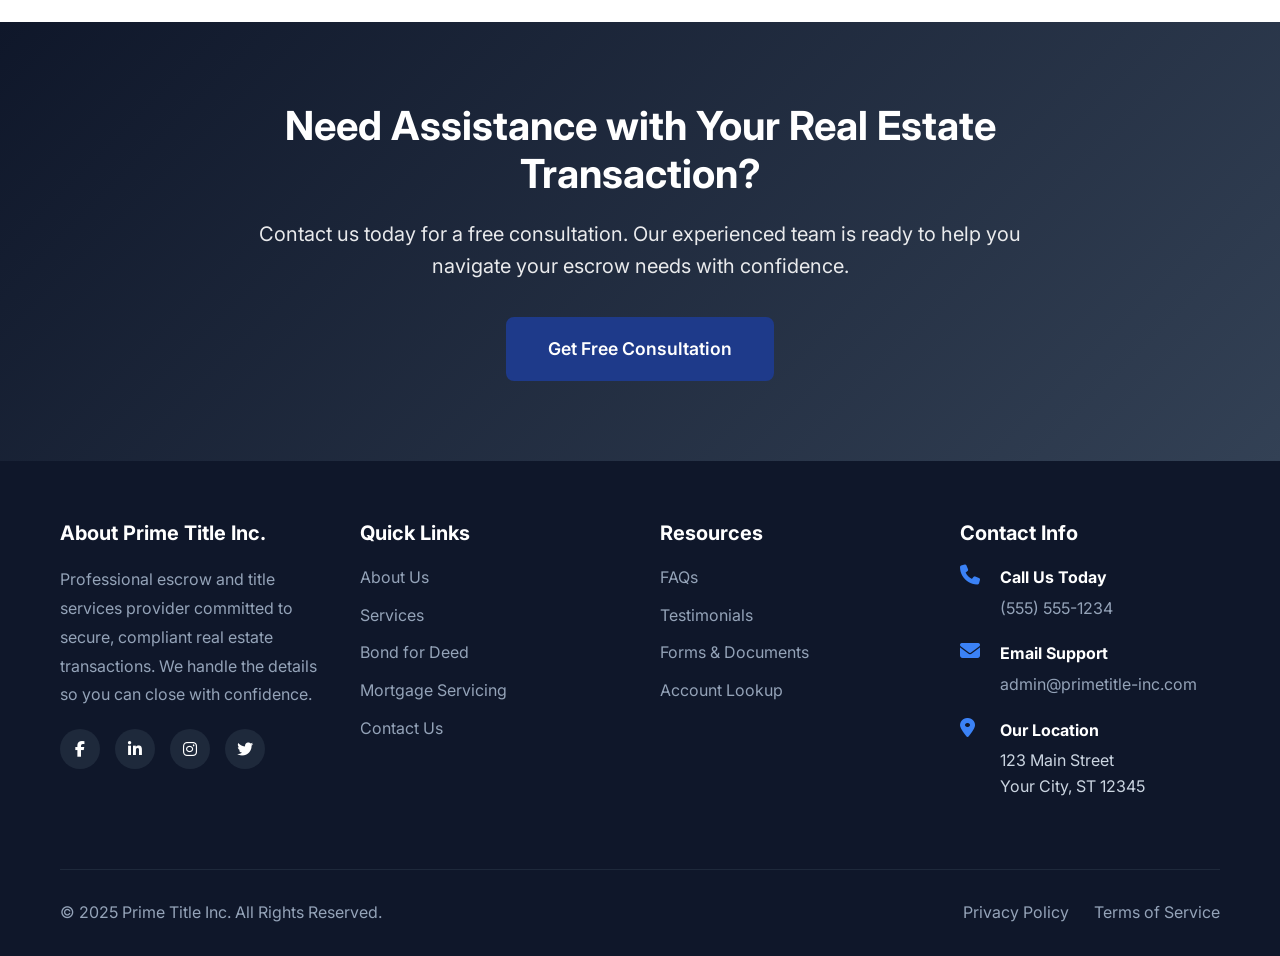
==== commit cb35a14b: "Add files via upload" ====
--- a/index.html
+++ b/index.html
@@ -255,7 +255,7 @@
                         <i class="fas fa-users"></i>
                     </div>
                     <h3>Professionally Trusted</h3>
-                    <p>Realtors, attorneys, and title companies rely on us for dependable escrow support and responsive communication.</p>
+                    <p>Realtors, attorneys,borrowers or Lender and title companies rely on us for dependable escrow support and responsive communication.</p>
                 </div>
             </div>
         </div>
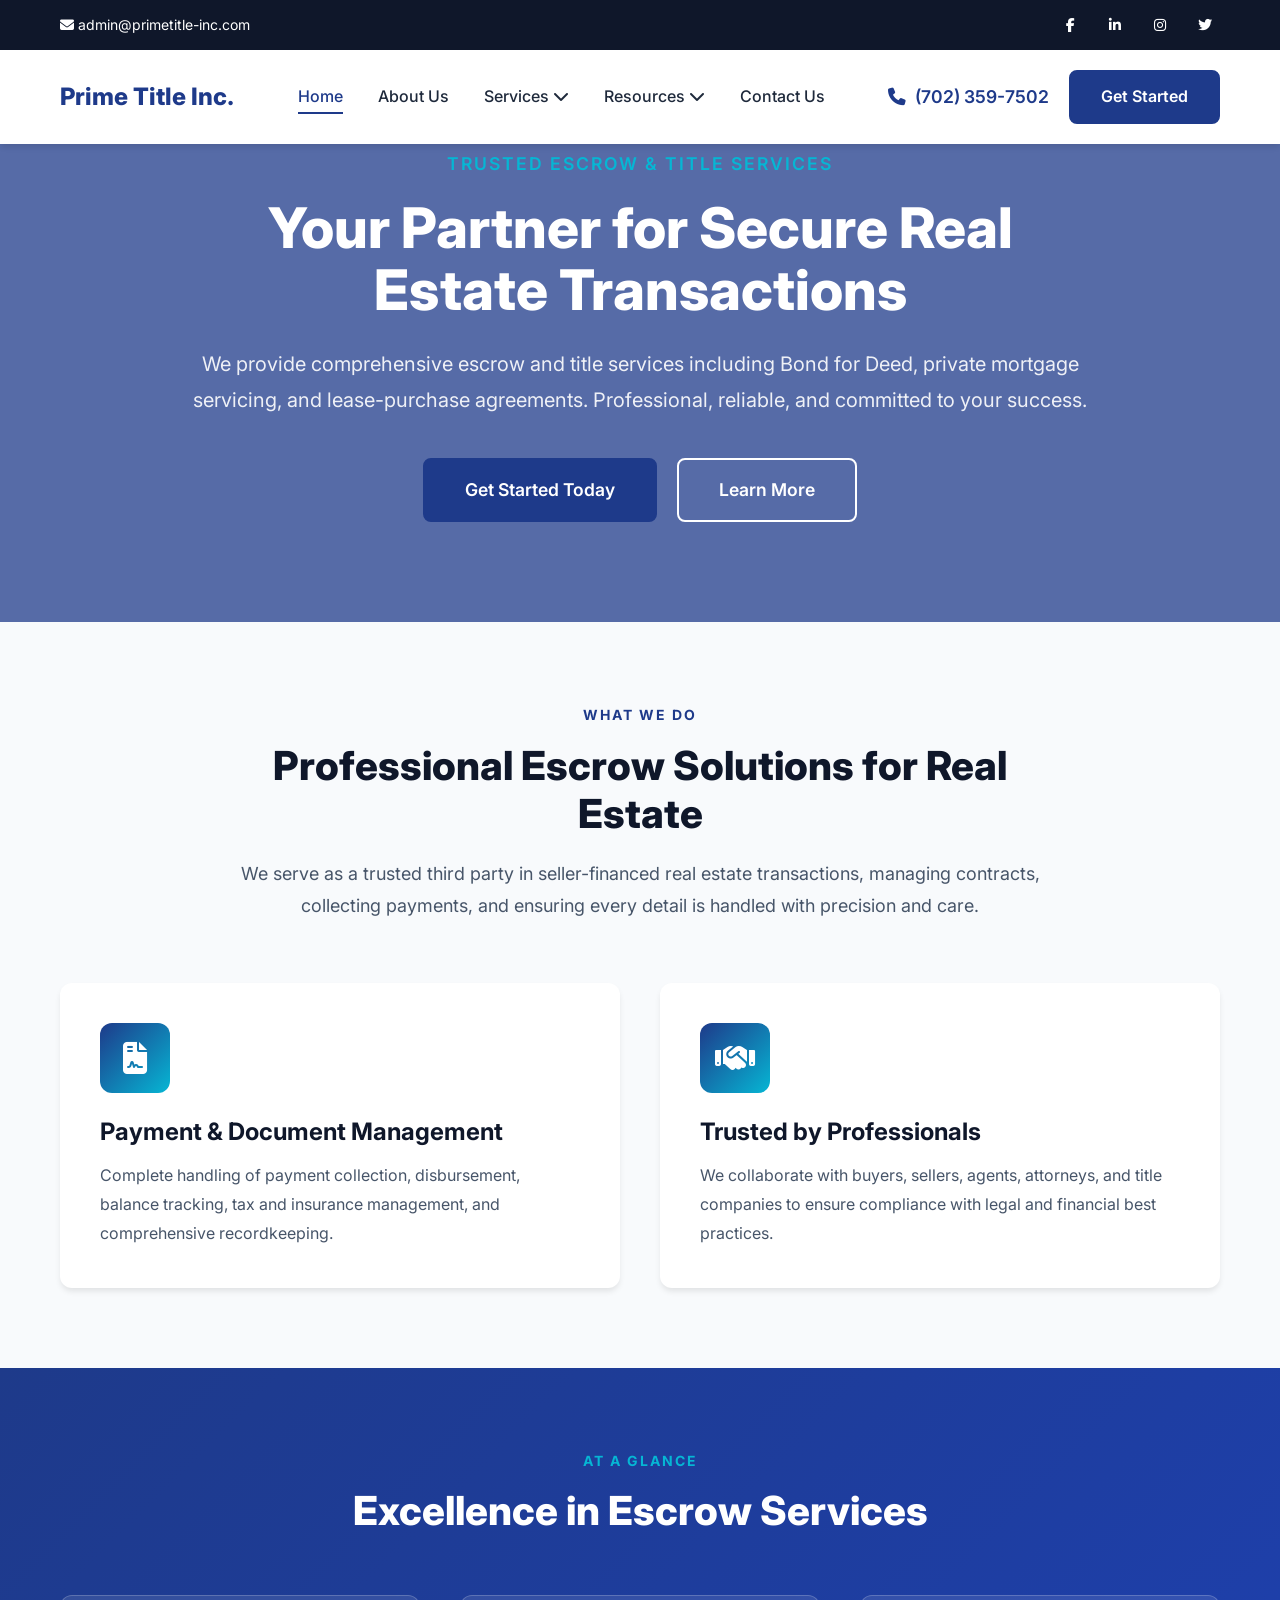
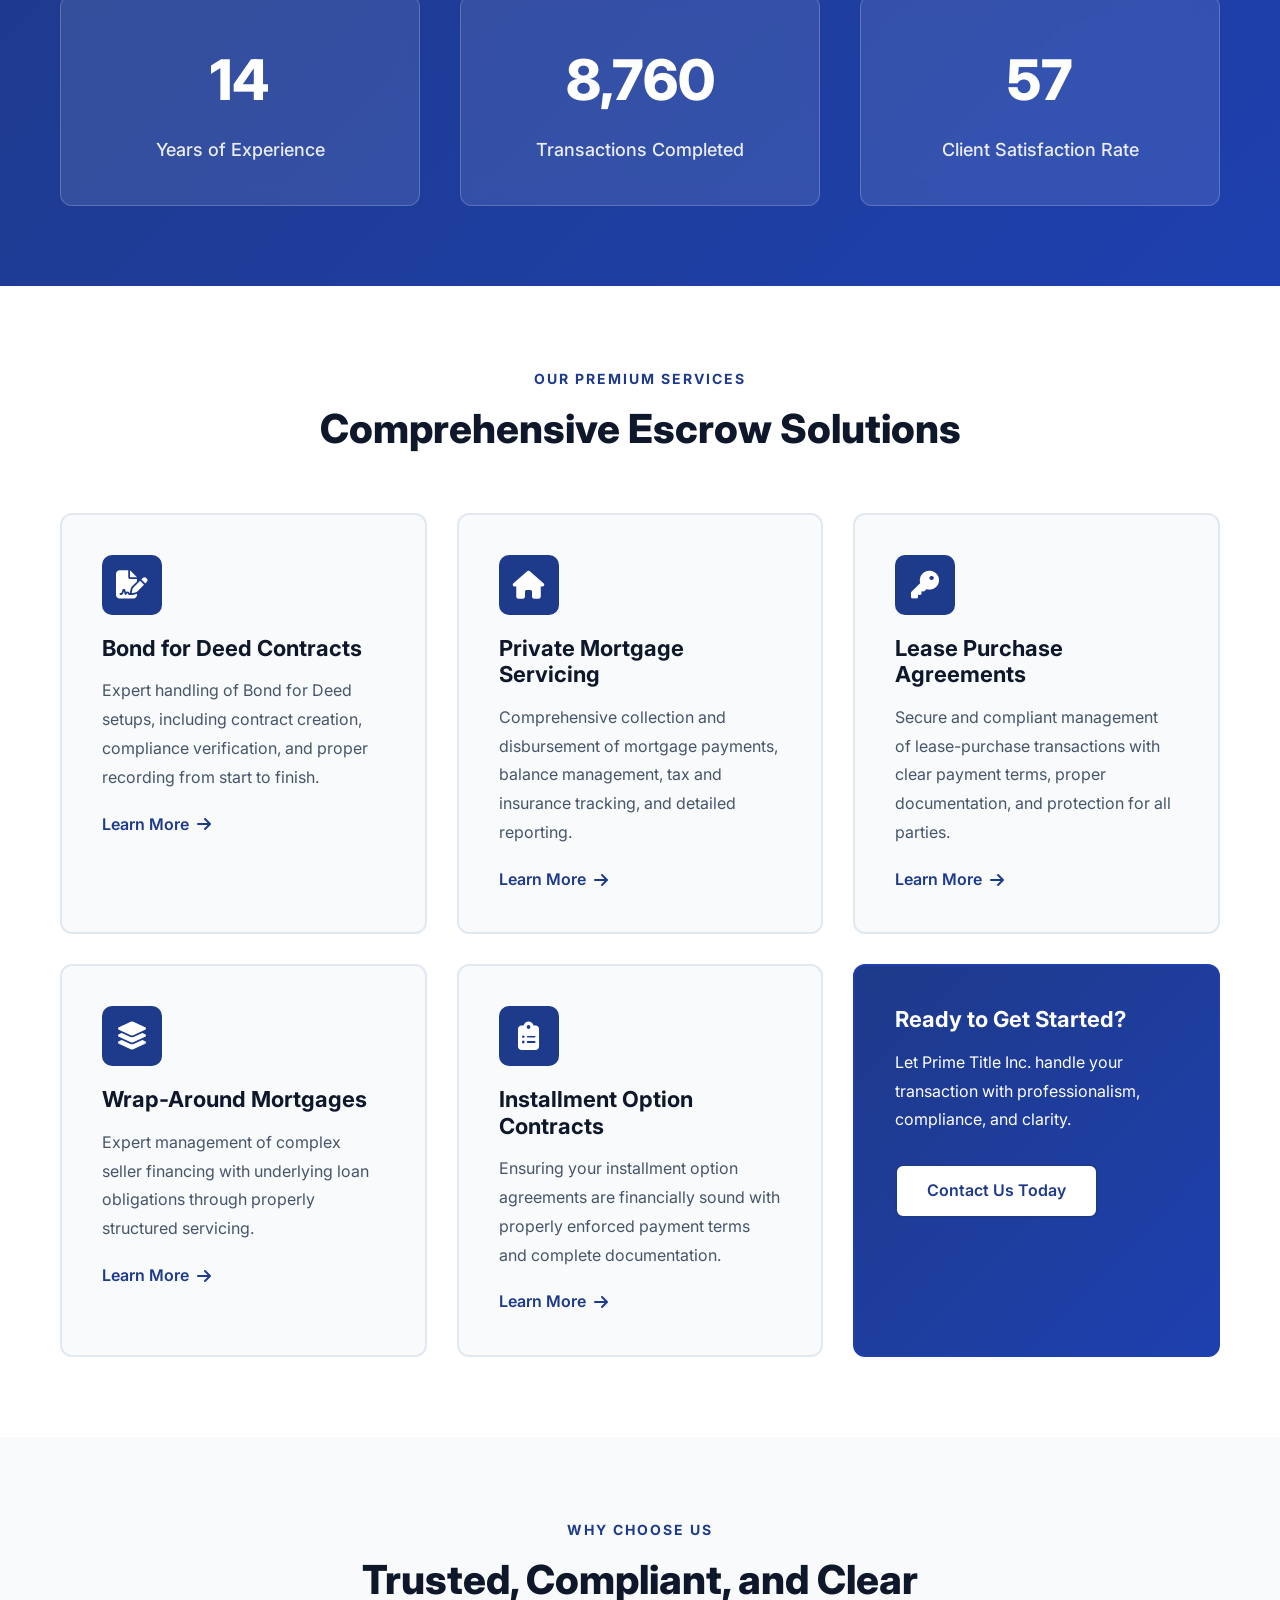
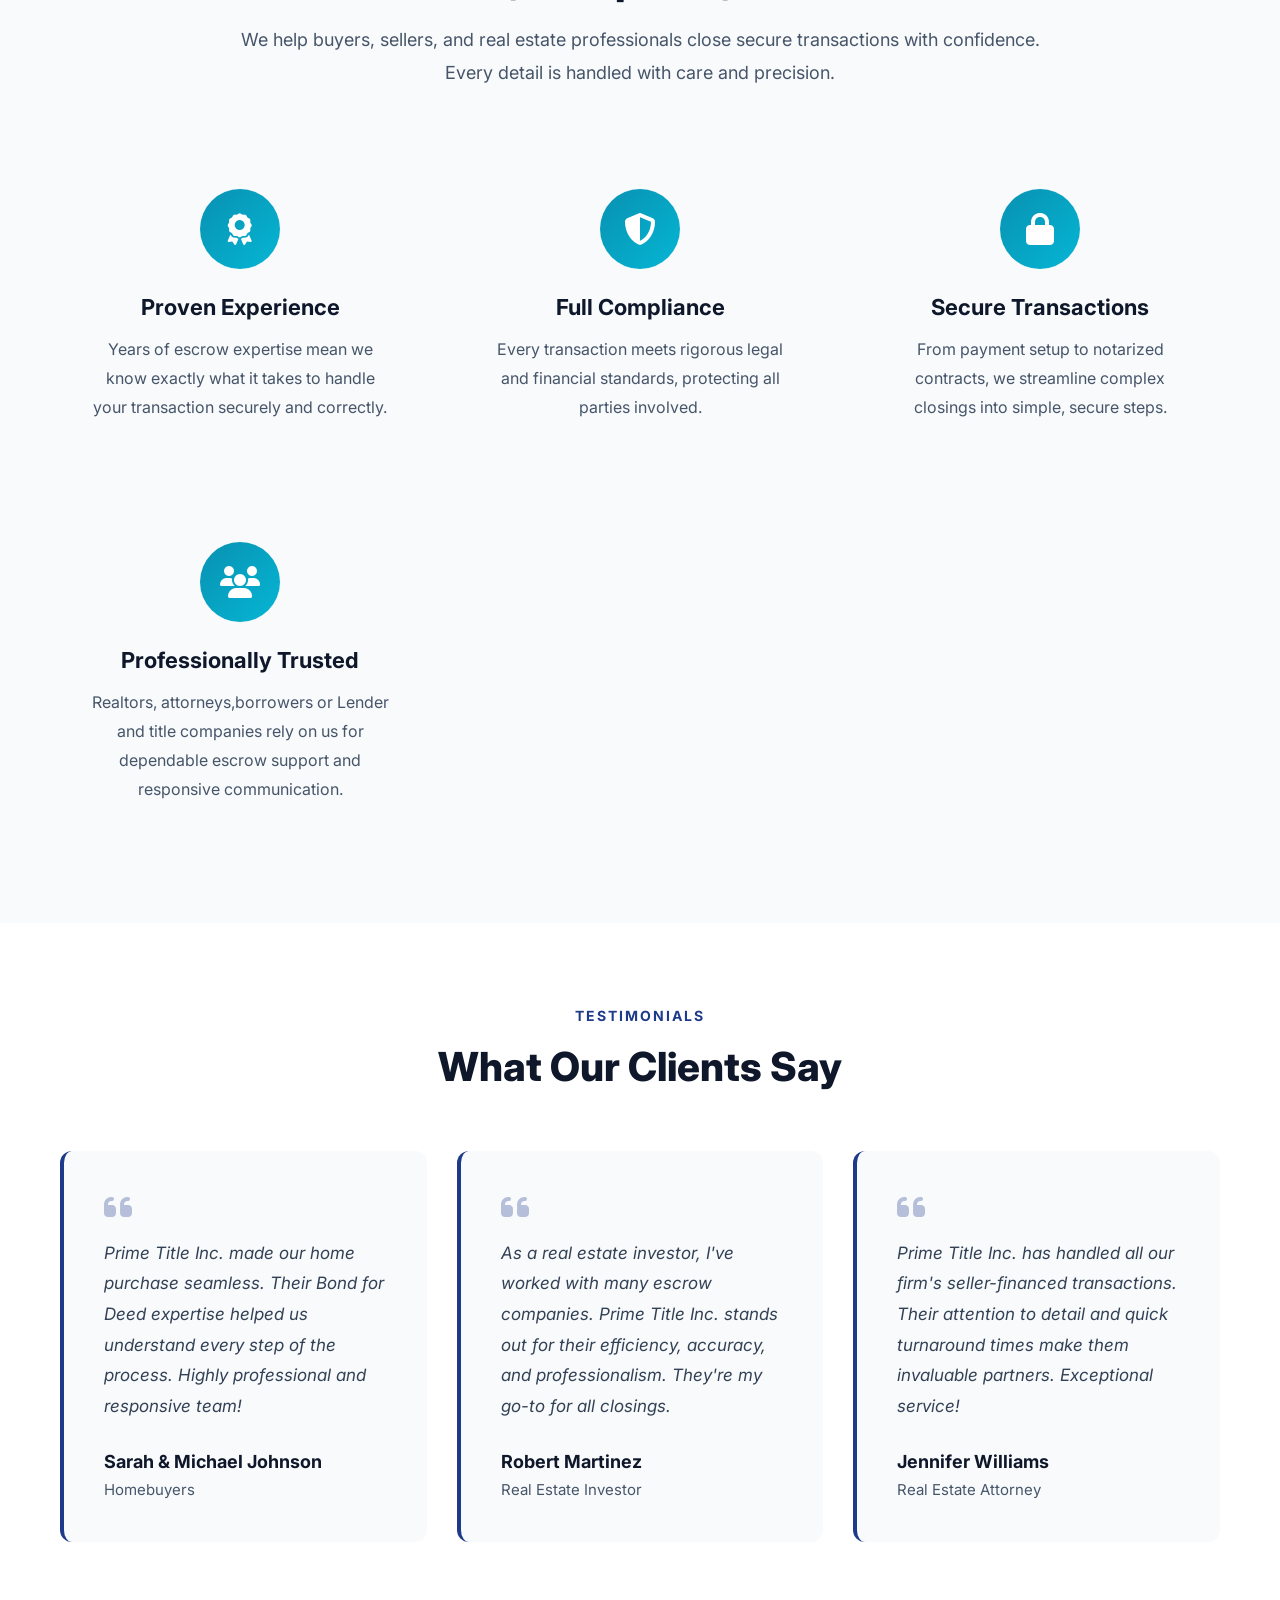
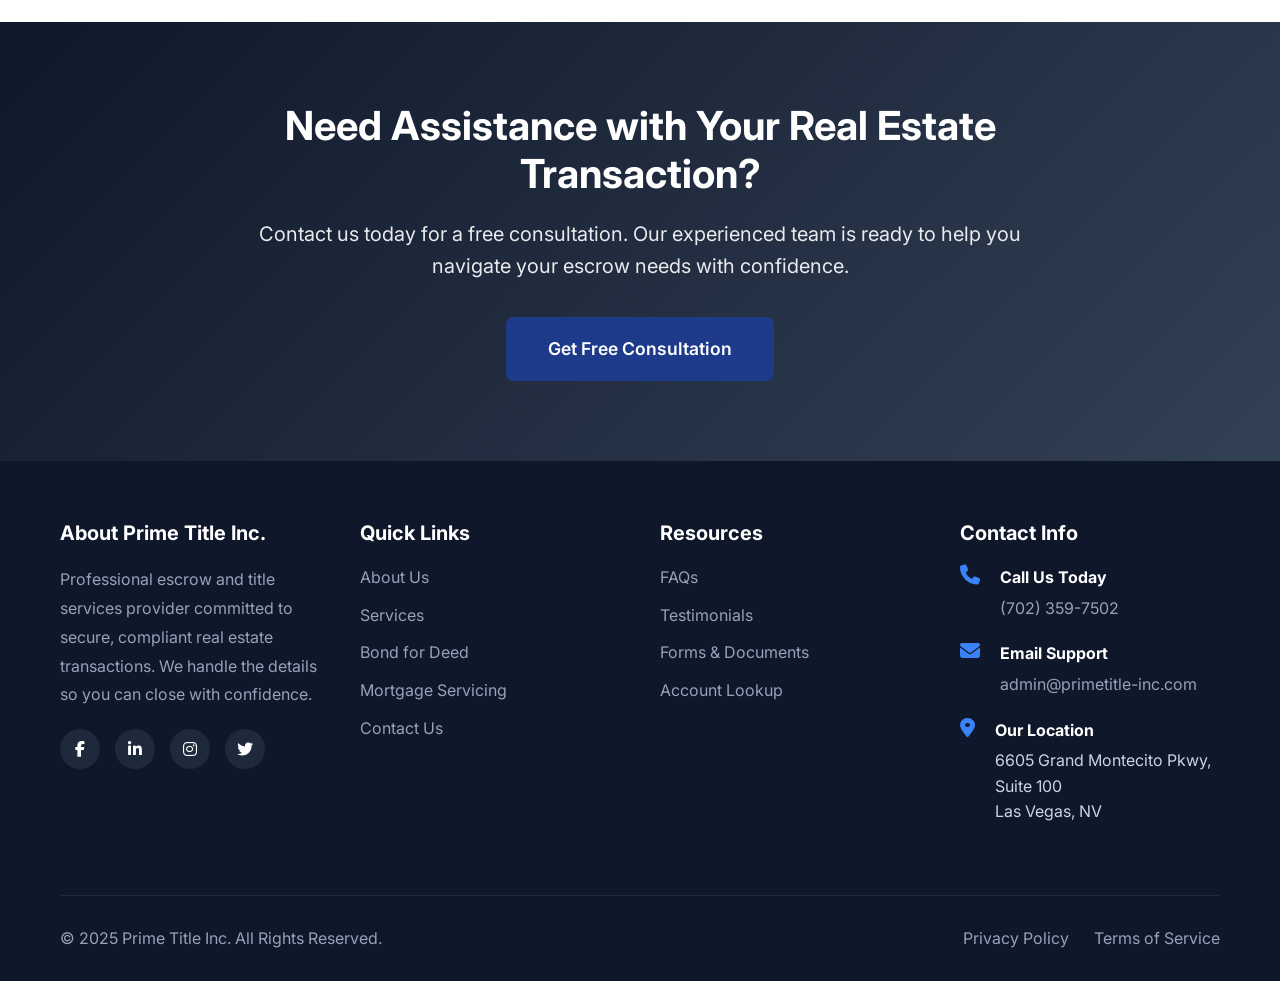
==== commit 23e8d6b7: "Add files via upload" ====
--- a/index.html
+++ b/index.html
@@ -67,8 +67,8 @@
                     </div>
                     
                     <div class="nav-cta">
-                        <a href="tel:+15555551234" class="phone-number">
-                            <i class="fas fa-phone"></i> (555) 555-1234
+                        <a href="tel:+17023597502" class="phone-number">
+                            <i class="fas fa-phone"></i> (702) 359-7502
                         </a>
                         <a href="contact.html" class="btn btn-primary">Get Started</a>
                     </div>
@@ -366,7 +366,7 @@
                             <i class="fas fa-phone"></i>
                             <div>
                                 <strong>Call Us Today</strong>
-                                <a href="tel:+15555551234">(555) 555-1234</a>
+                                <a href="tel:+17023597502">(702) 359-7502</a>
                             </div>
                         </li>
                         <li>
@@ -380,7 +380,7 @@
                             <i class="fas fa-map-marker-alt"></i>
                             <div>
                                 <strong>Our Location</strong>
-                                <span>123 Main Street<br>Your City, ST 12345</span>
+                                <span>6605 Grand Montecito Pkwy, Suite 100<br>Las Vegas, NV</span>
                             </div>
                         </li>
                     </ul>
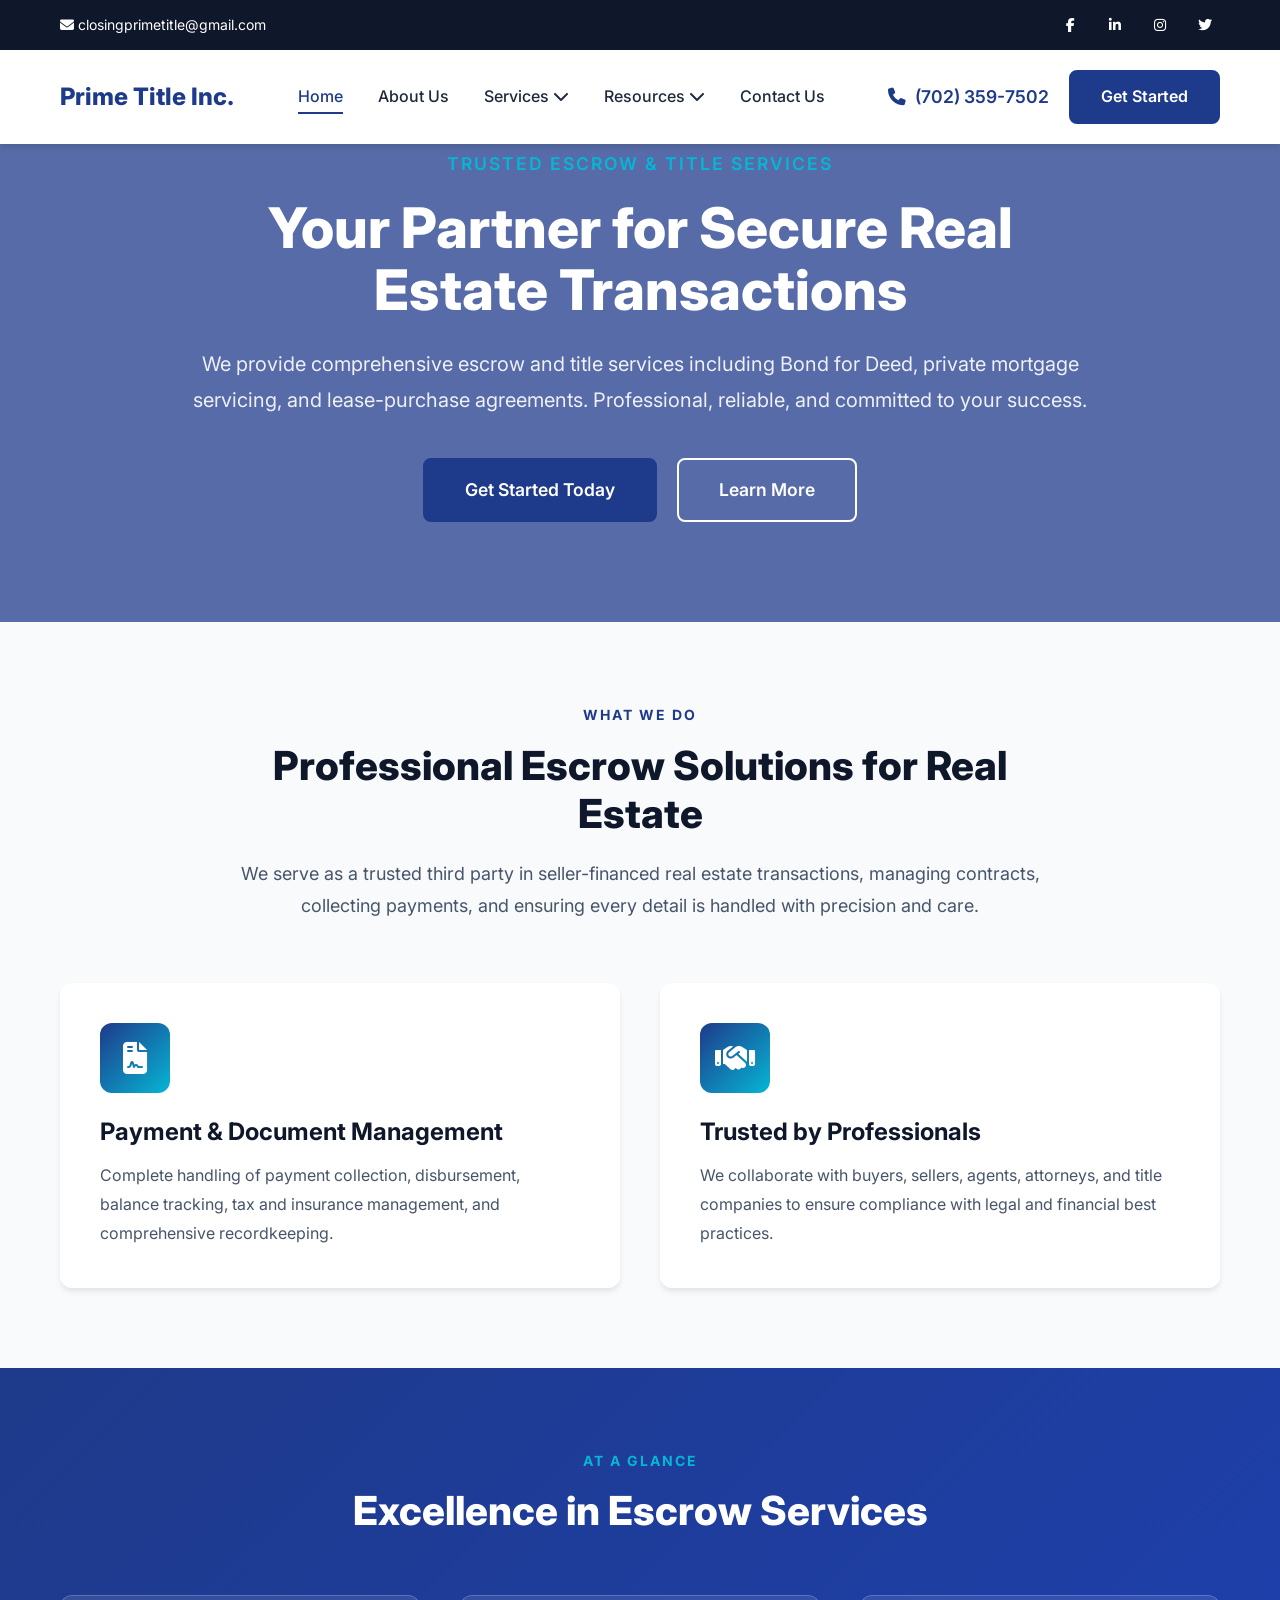
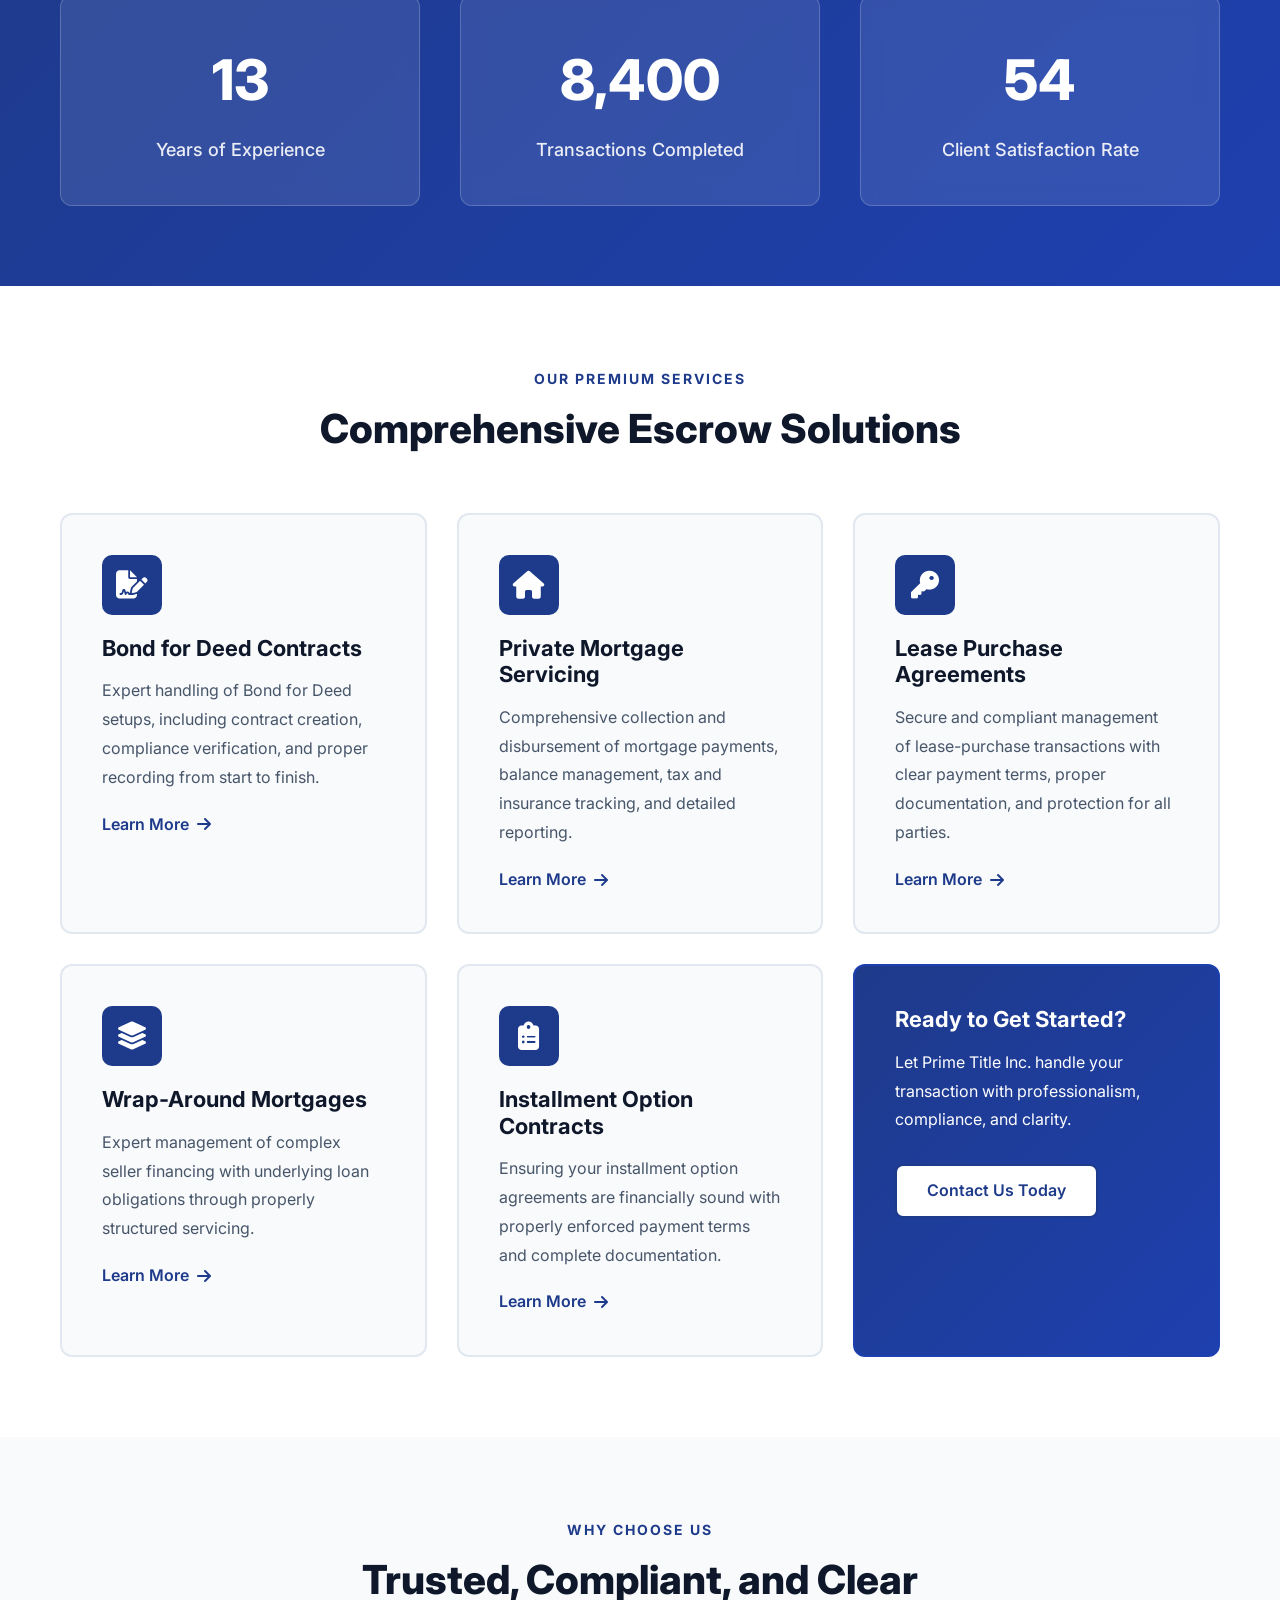
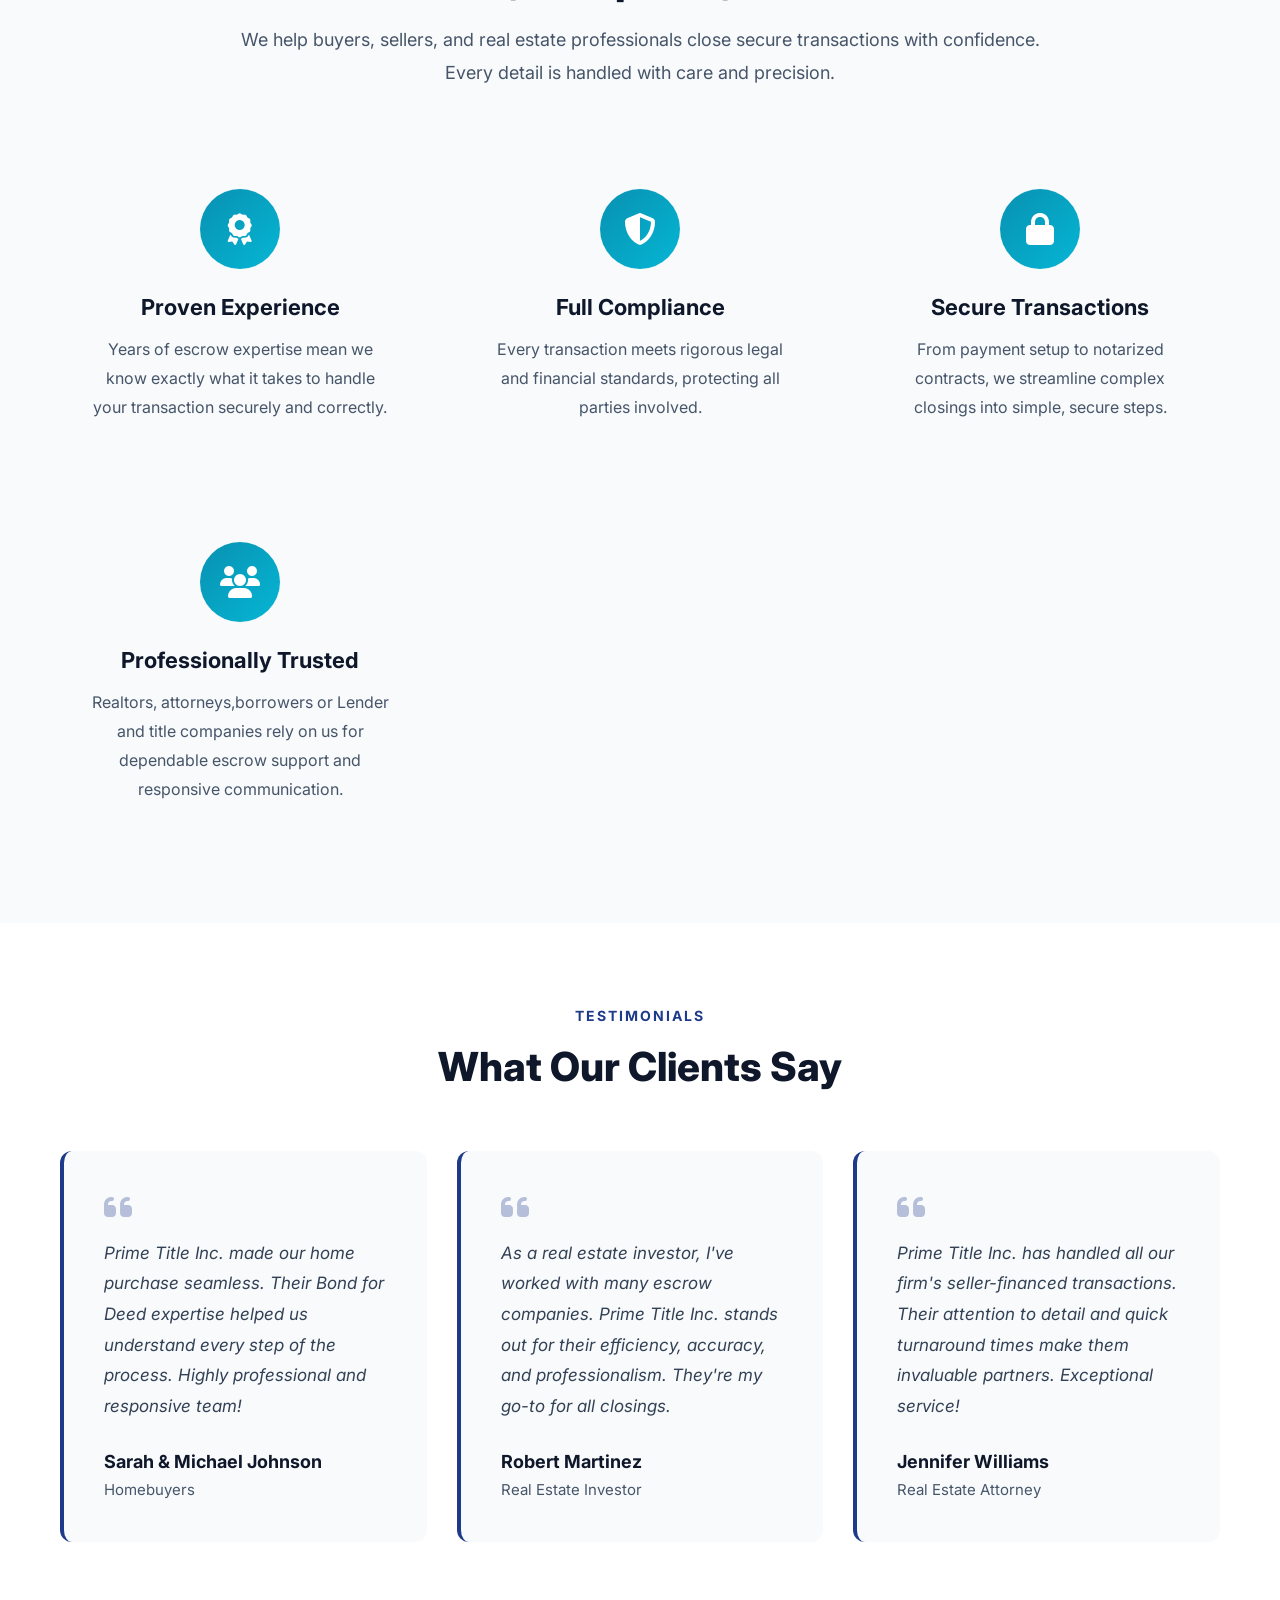
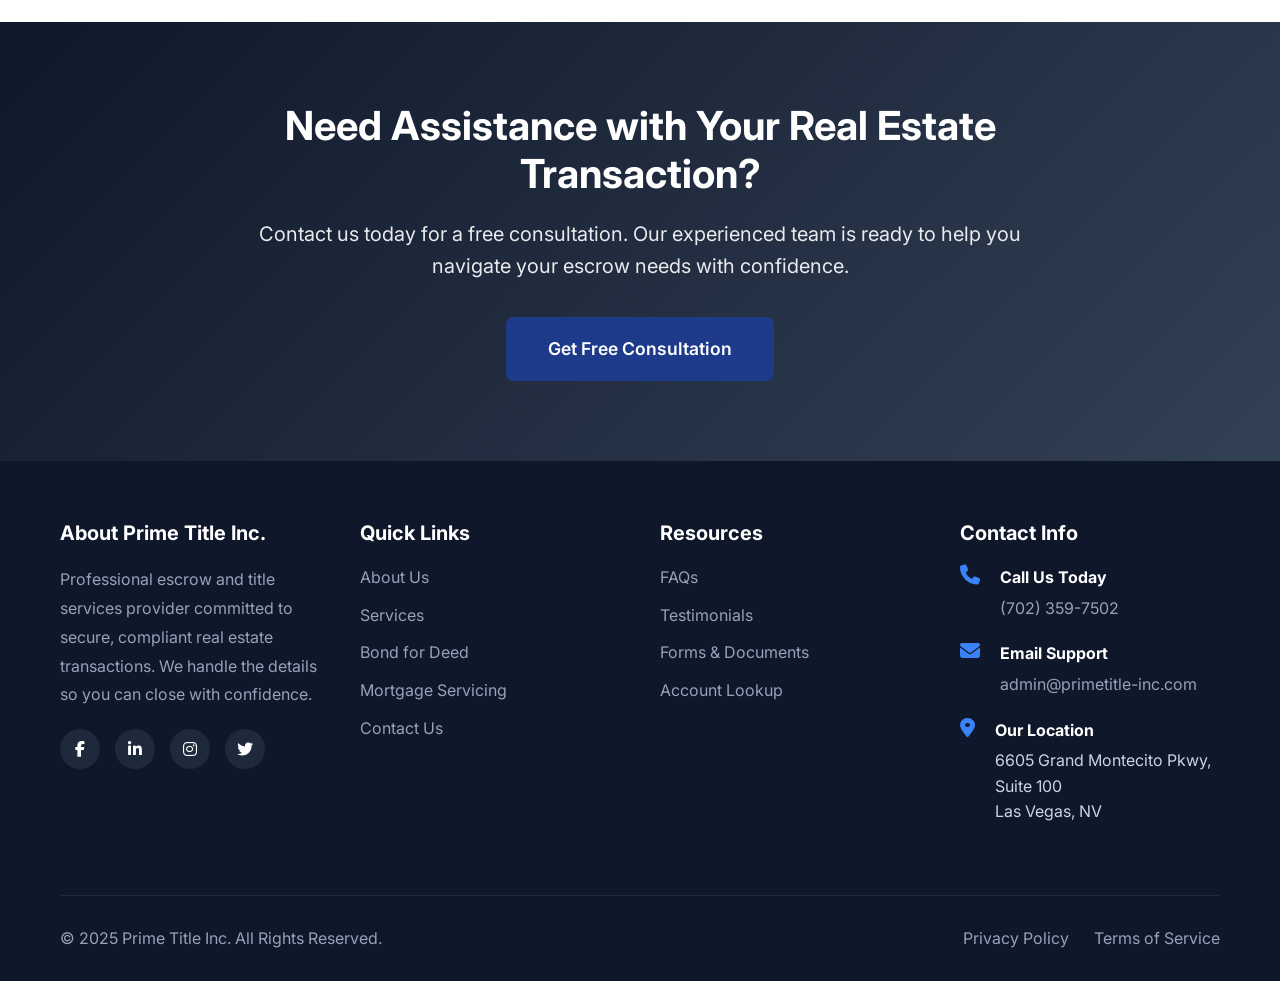
==== commit 2eeb82af: "Update index.html" ====
--- a/index.html
+++ b/index.html
@@ -18,7 +18,7 @@
             <div class="container">
                 <div class="top-bar-content">
                     <div class="contact-info">
-                        <a href="mailto:admin@primetitle-inc.com"><i class="fas fa-envelope"></i> admin@primetitle-inc.com</a>
+                        <a href="mailto:closingprimetitle@gmail.com"><i class="fas fa-envelope"></i> closingprimetitle@gmail.com</a>
                     </div>
                     <div class="social-links">
                         <a href="#" aria-label="Facebook"><i class="fab fa-facebook-f"></i></a>
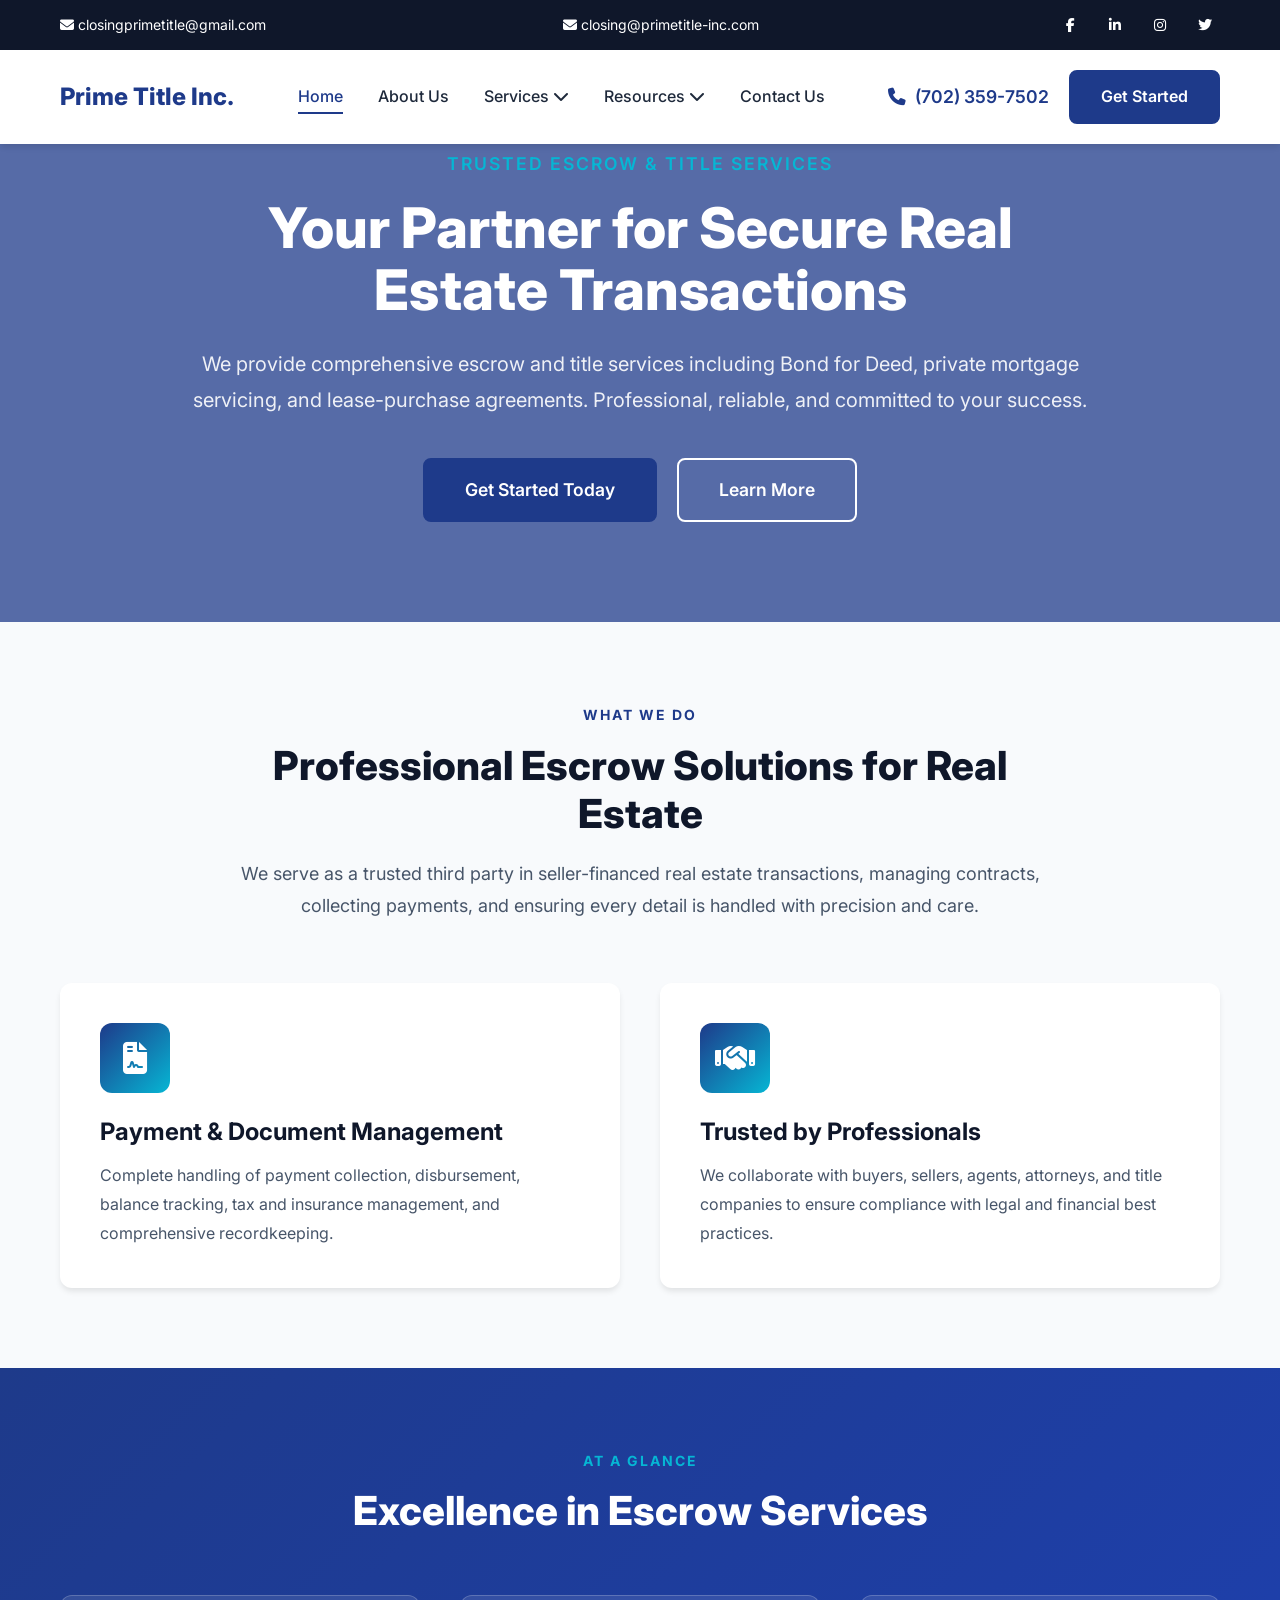
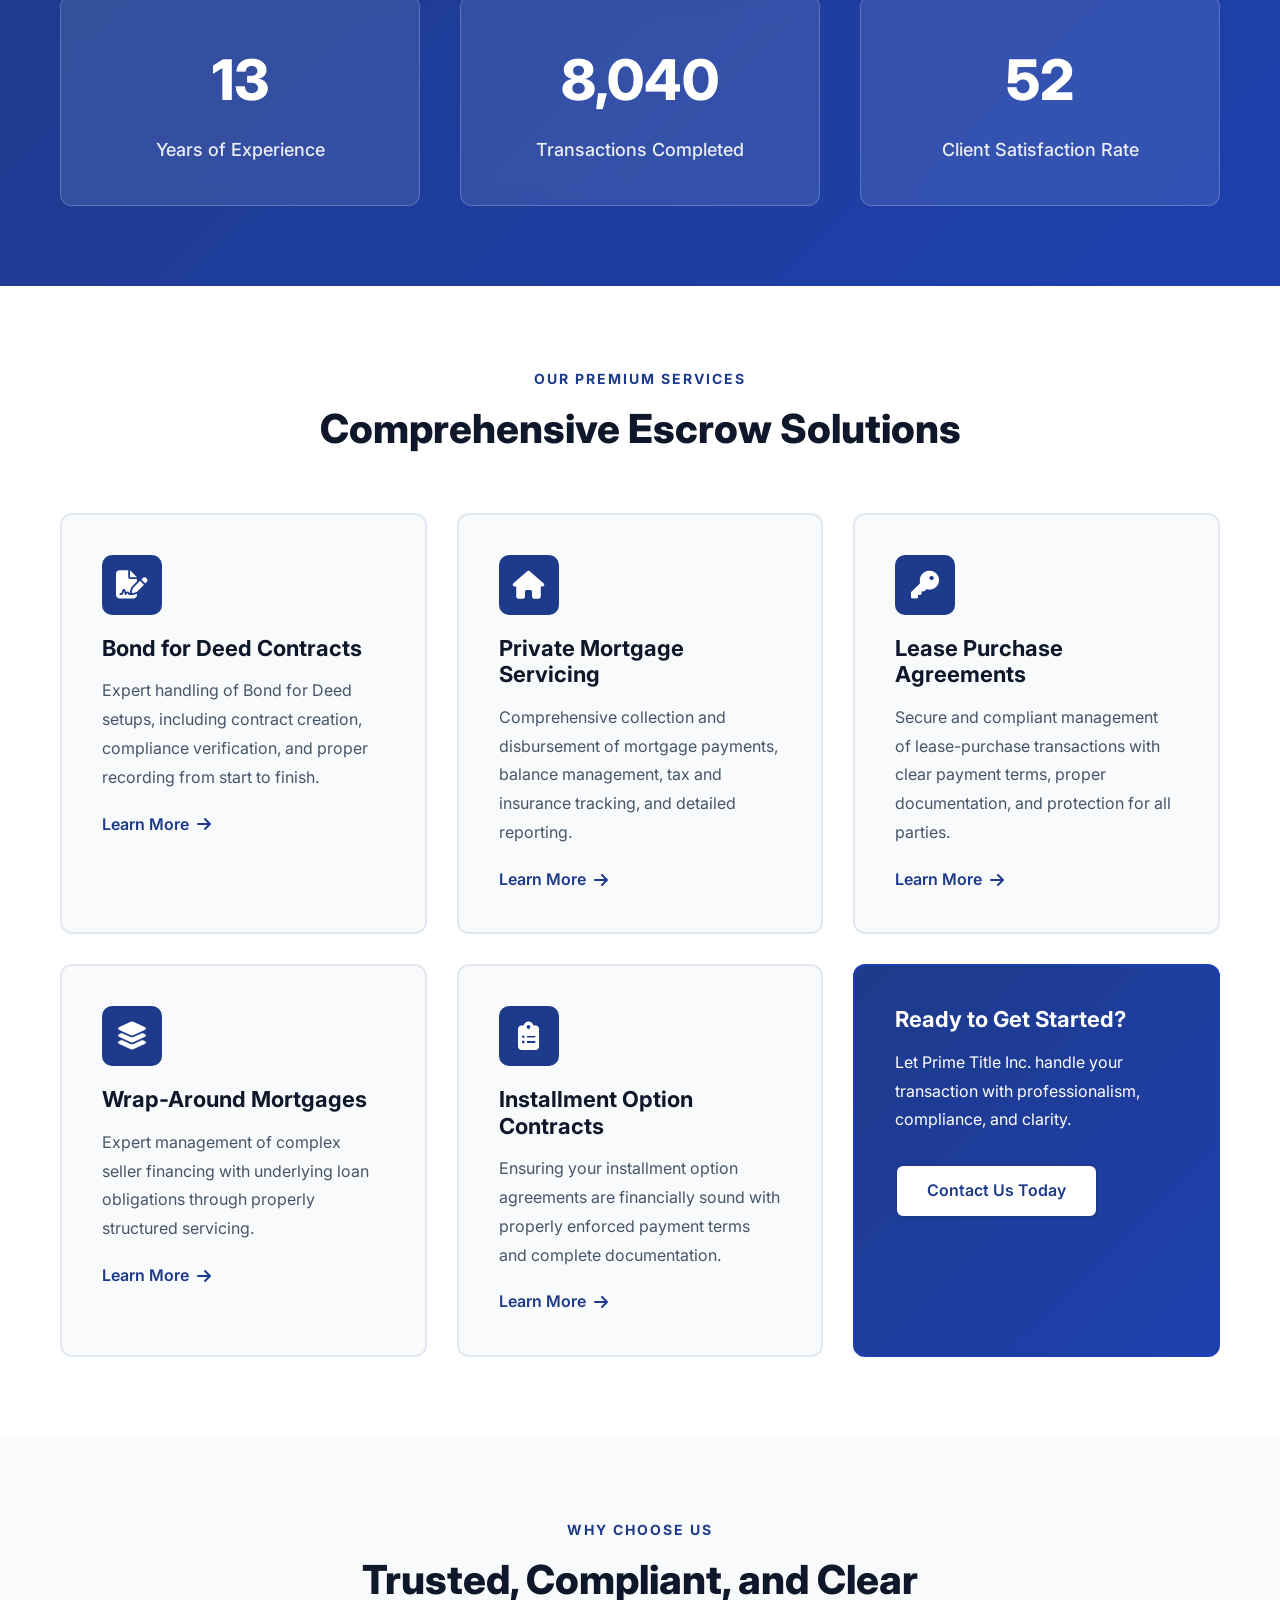
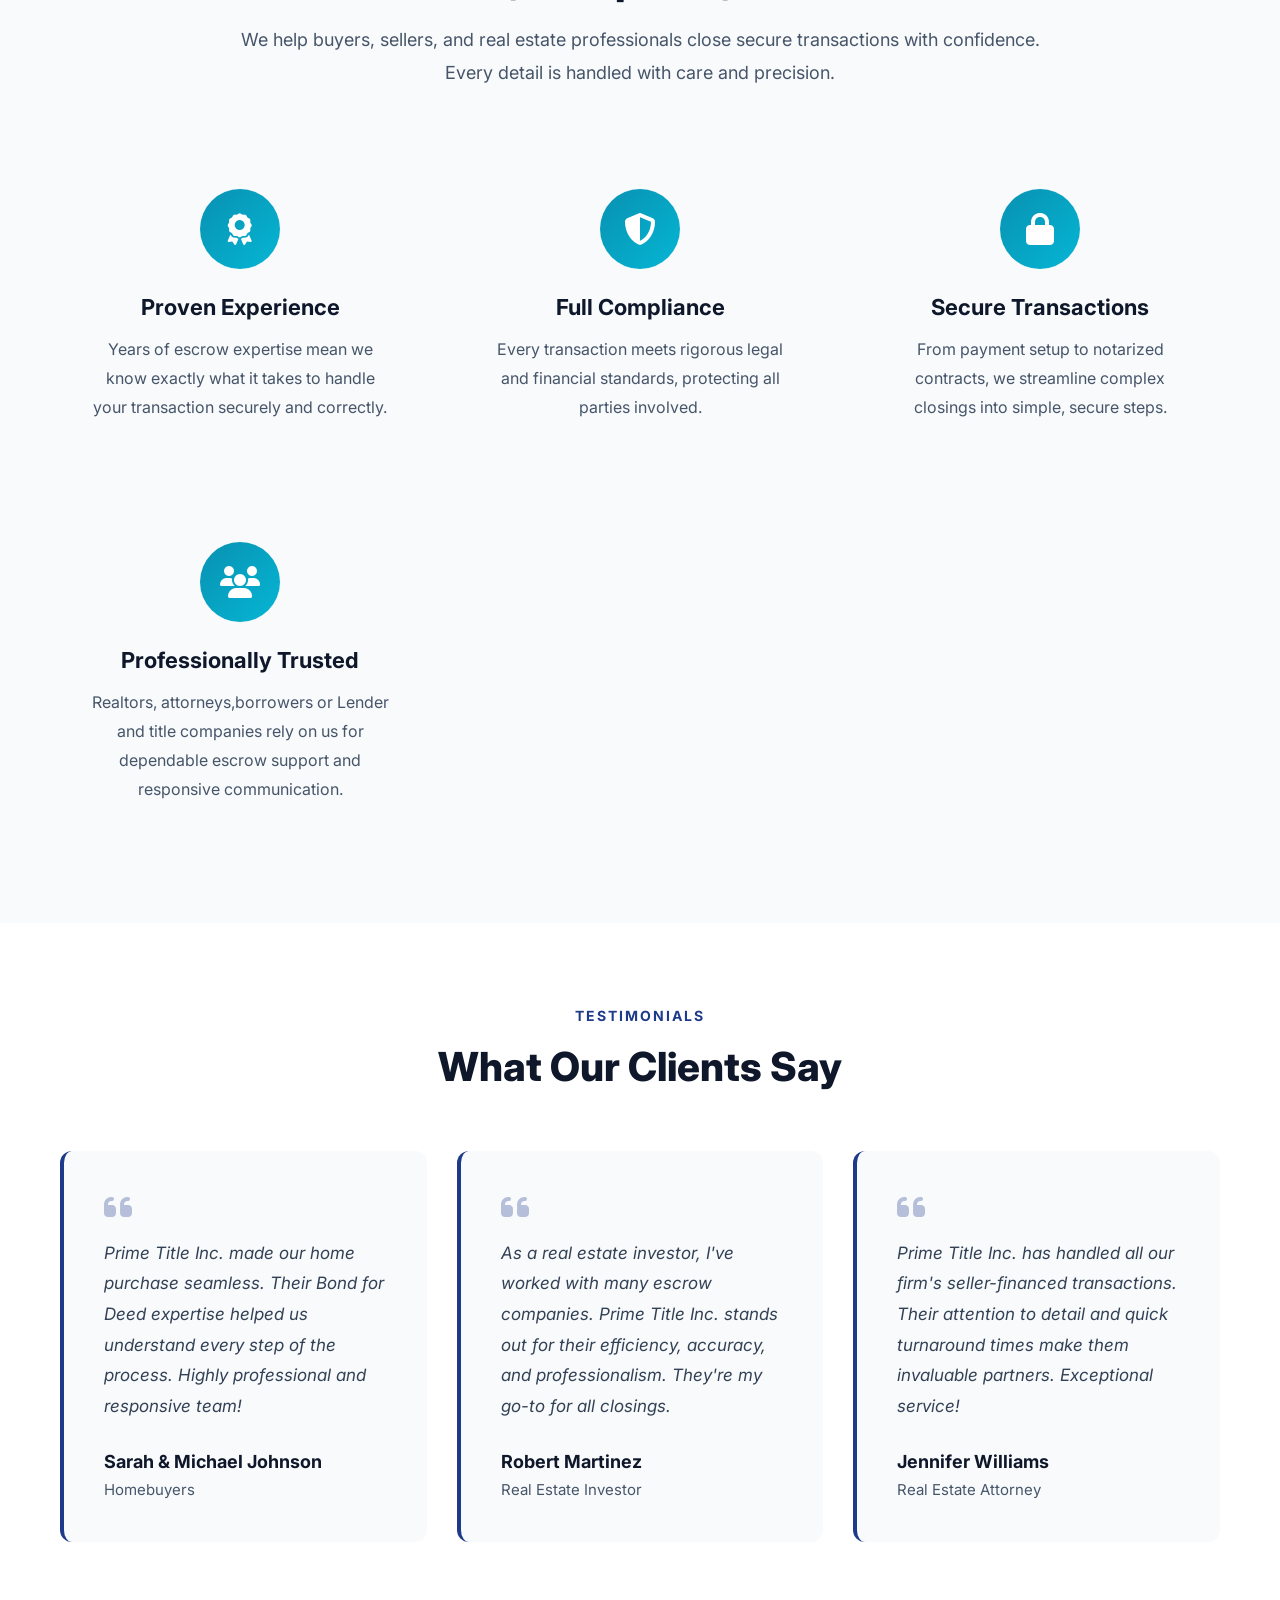
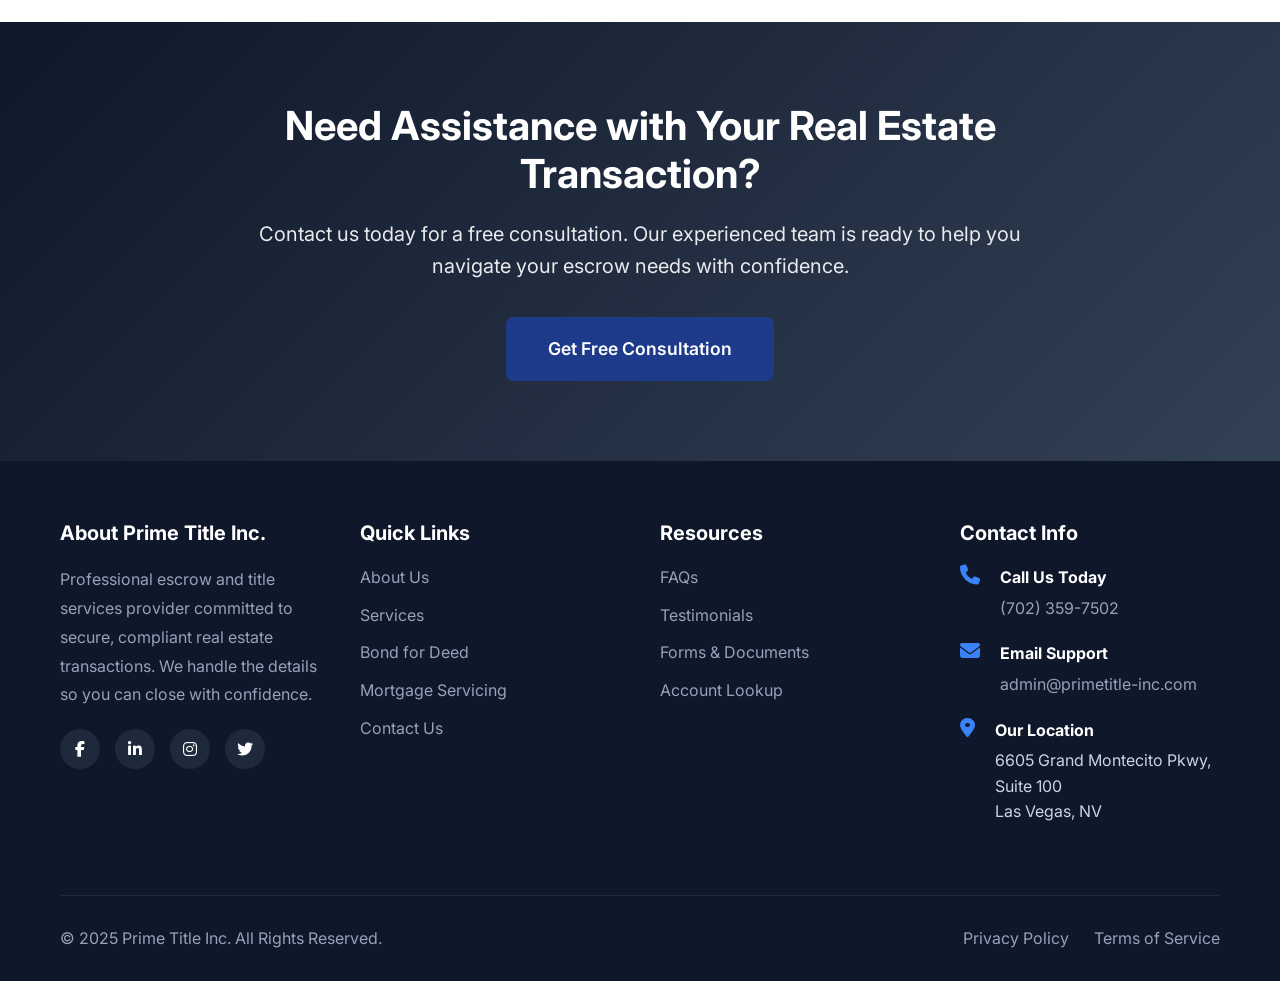
==== commit cbd8ea2b: "Update index.html" ====
--- a/index.html
+++ b/index.html
@@ -19,6 +19,9 @@
                 <div class="top-bar-content">
                     <div class="contact-info">
                         <a href="mailto:closingprimetitle@gmail.com"><i class="fas fa-envelope"></i> closingprimetitle@gmail.com</a>
+                    </div>
+                     <div class="contact-info">
+                        <a href="mailto:closingprimetitle@gmail.com"><i class="fas fa-envelope"></i> closing@primetitle-inc.com</a>
                     </div>
                     <div class="social-links">
                         <a href="#" aria-label="Facebook"><i class="fab fa-facebook-f"></i></a>
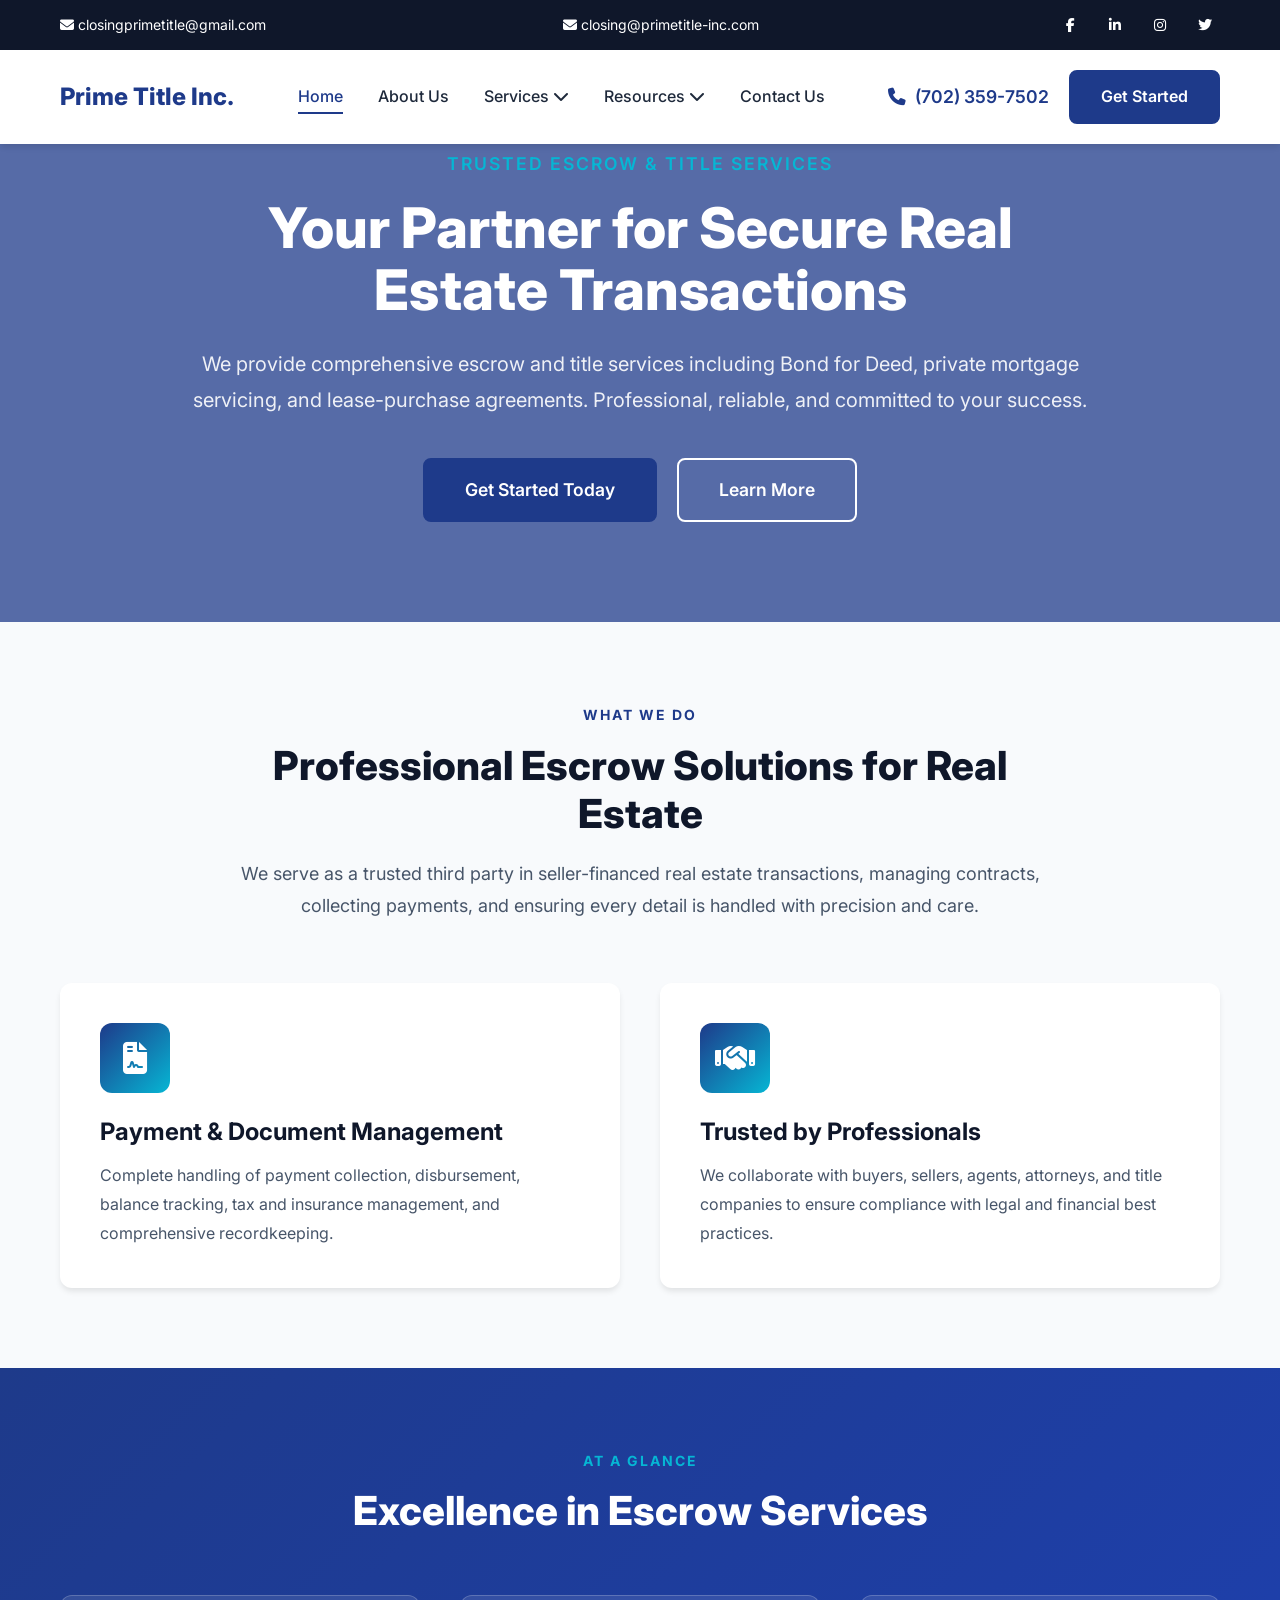
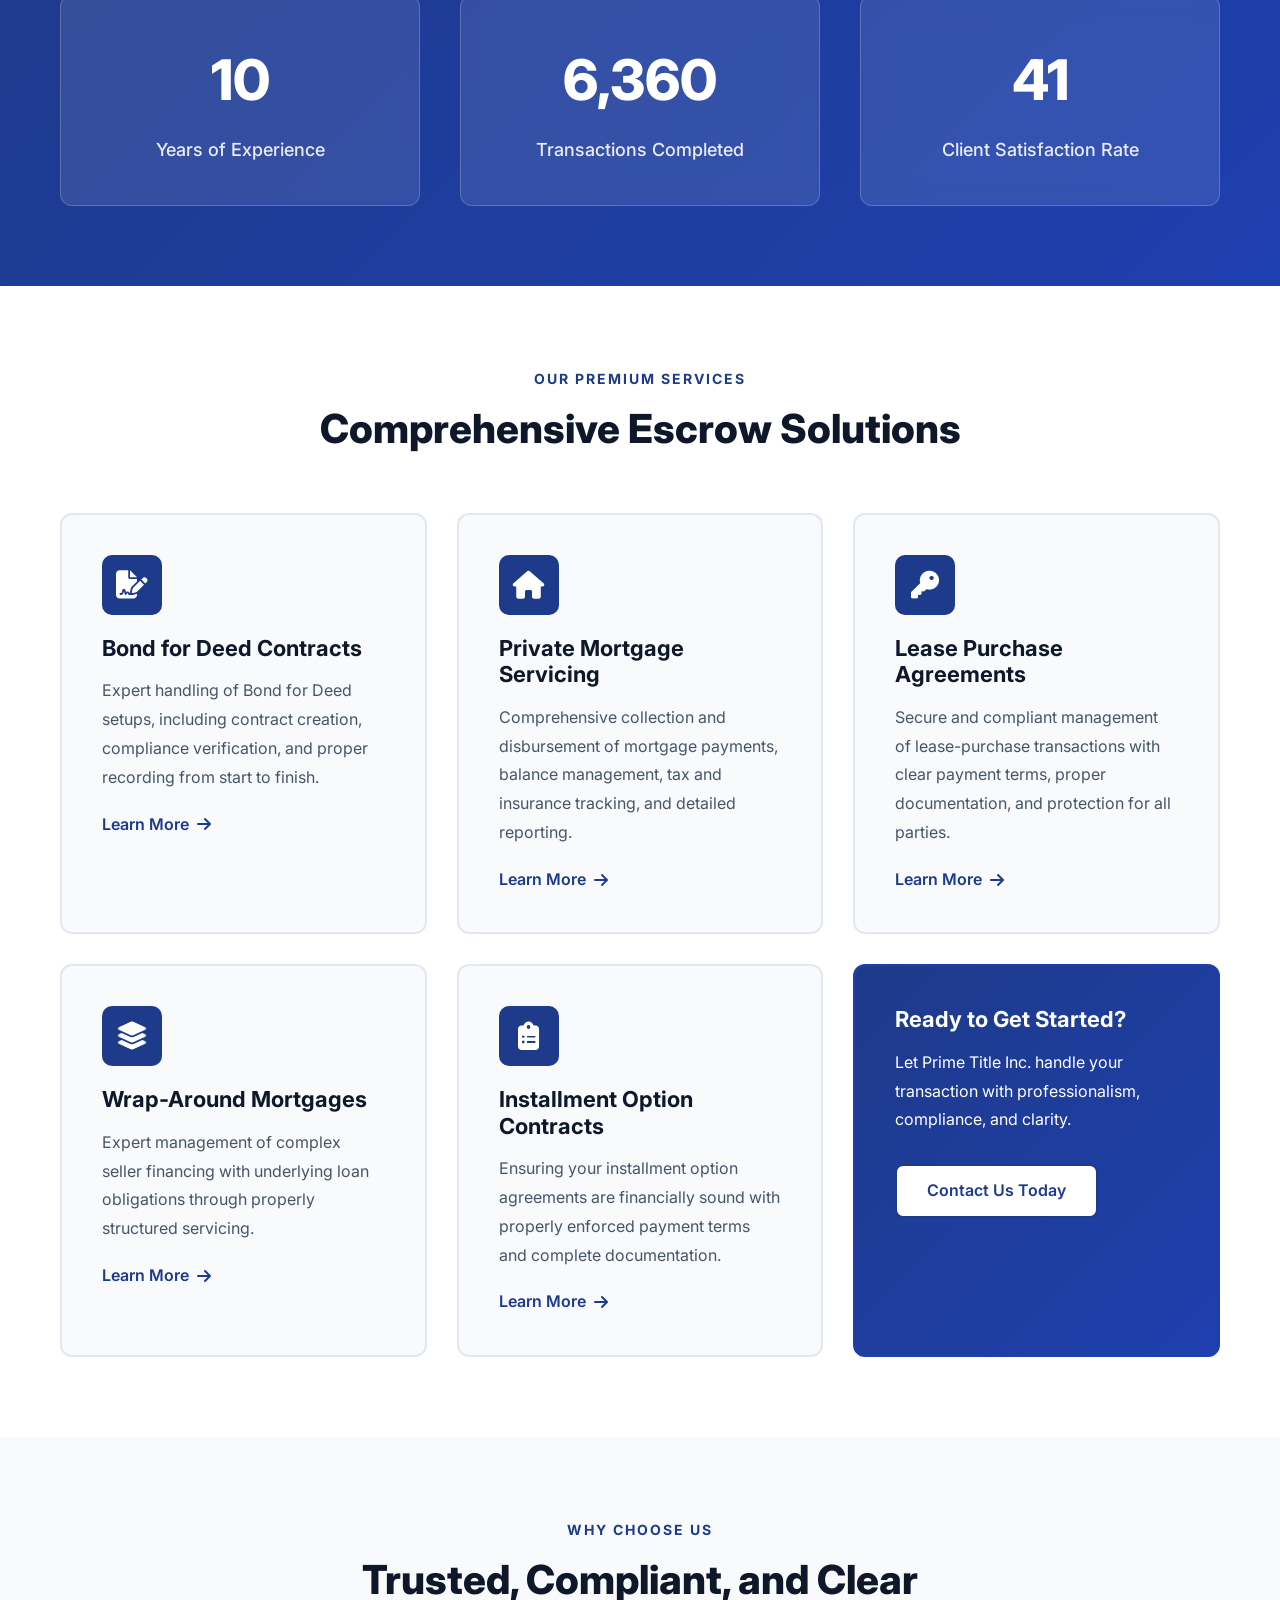
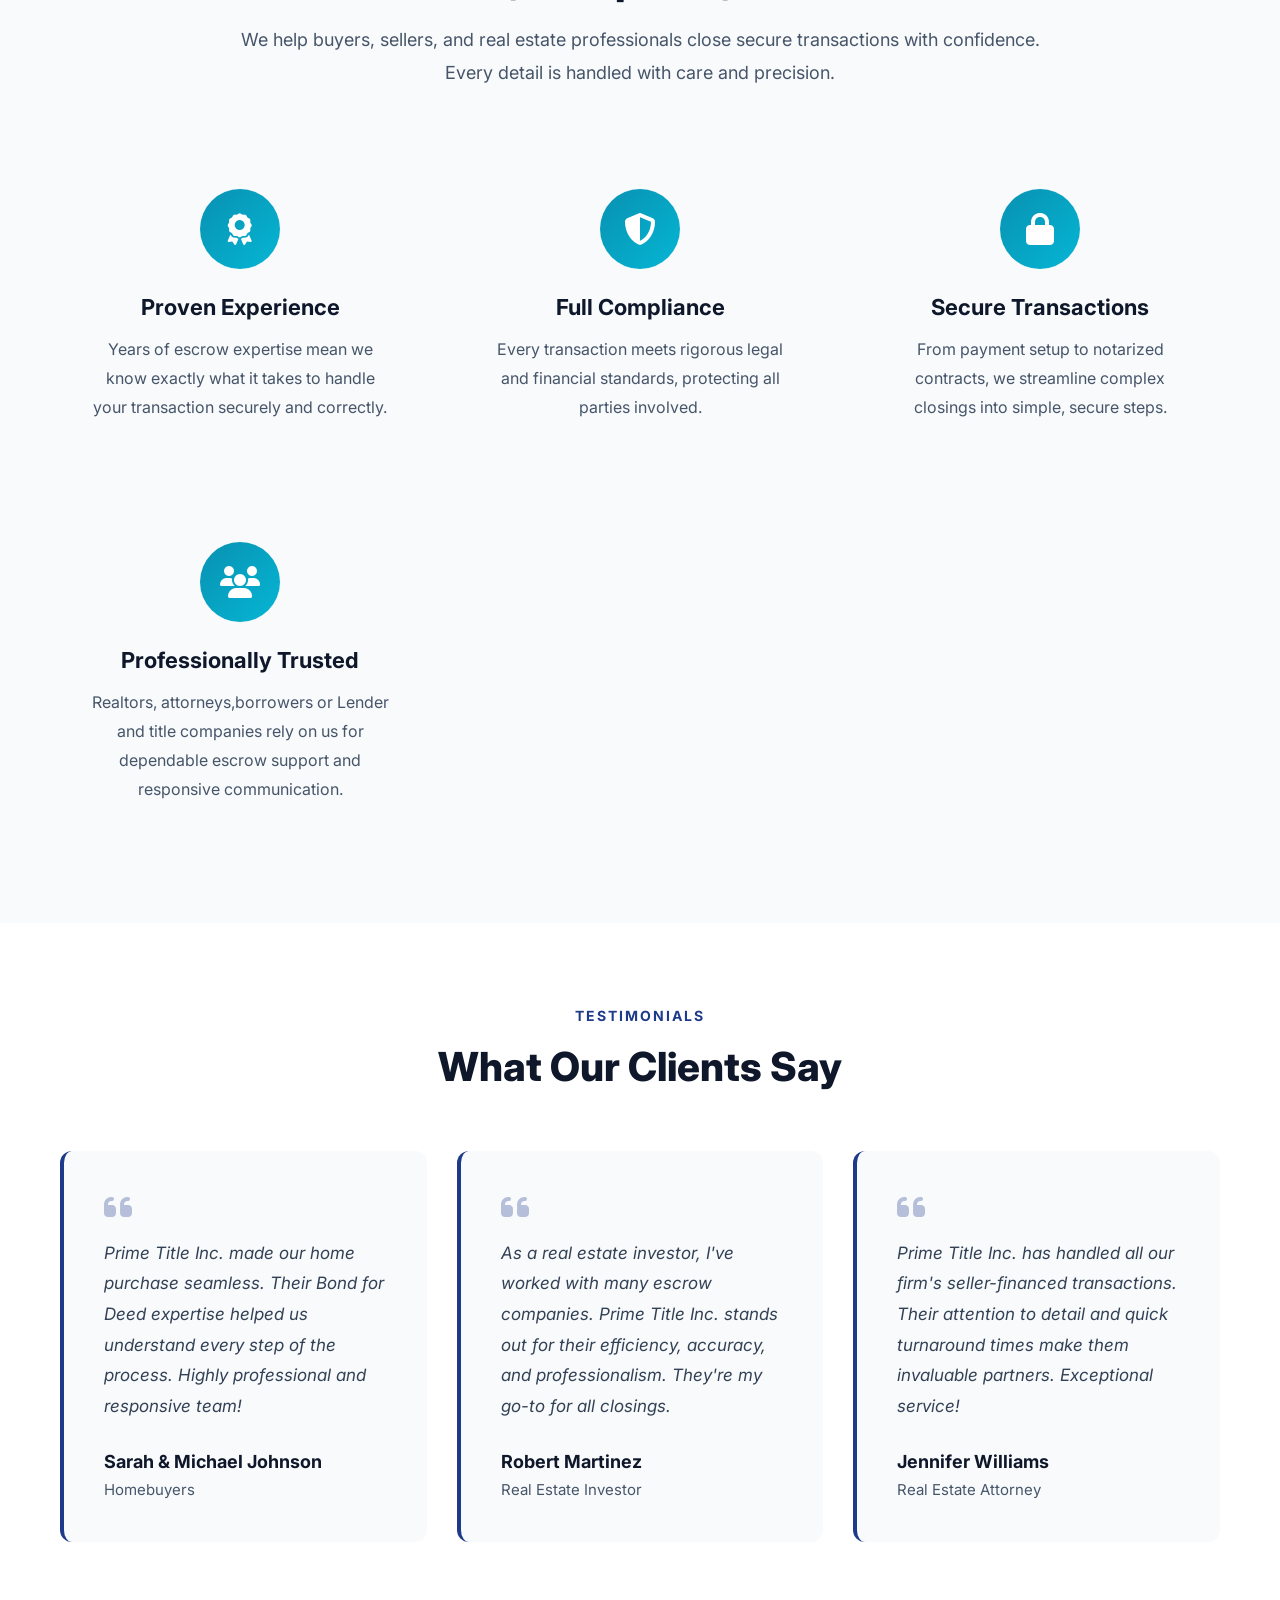
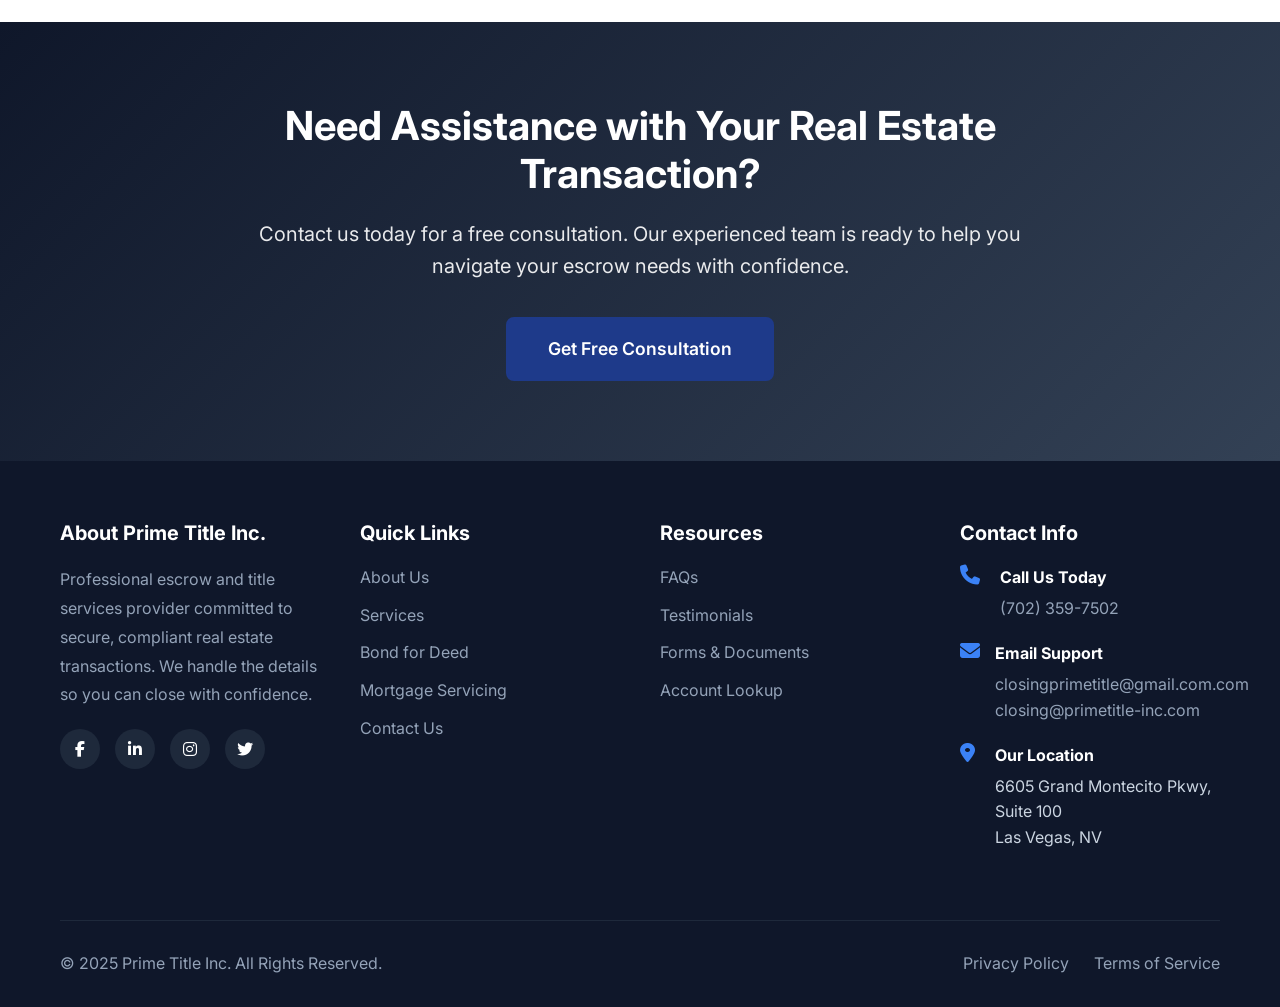
==== commit a7d40cd7: "Update index.html" ====
--- a/index.html
+++ b/index.html
@@ -376,7 +376,8 @@
                             <i class="fas fa-envelope"></i>
                             <div>
                                 <strong>Email Support</strong>
-                                <a href="mailto:admin@primetitle-inc.com">admin@primetitle-inc.com</a>
+                                <a href="mailto:closingprimetitle@gmail.com">closingprimetitle@gmail.com.com</a>
+                                <a href="mailto:closing@primetitle-inc.com">closing@primetitle-inc.com</a>
                             </div>
                         </li>
                         <li>
